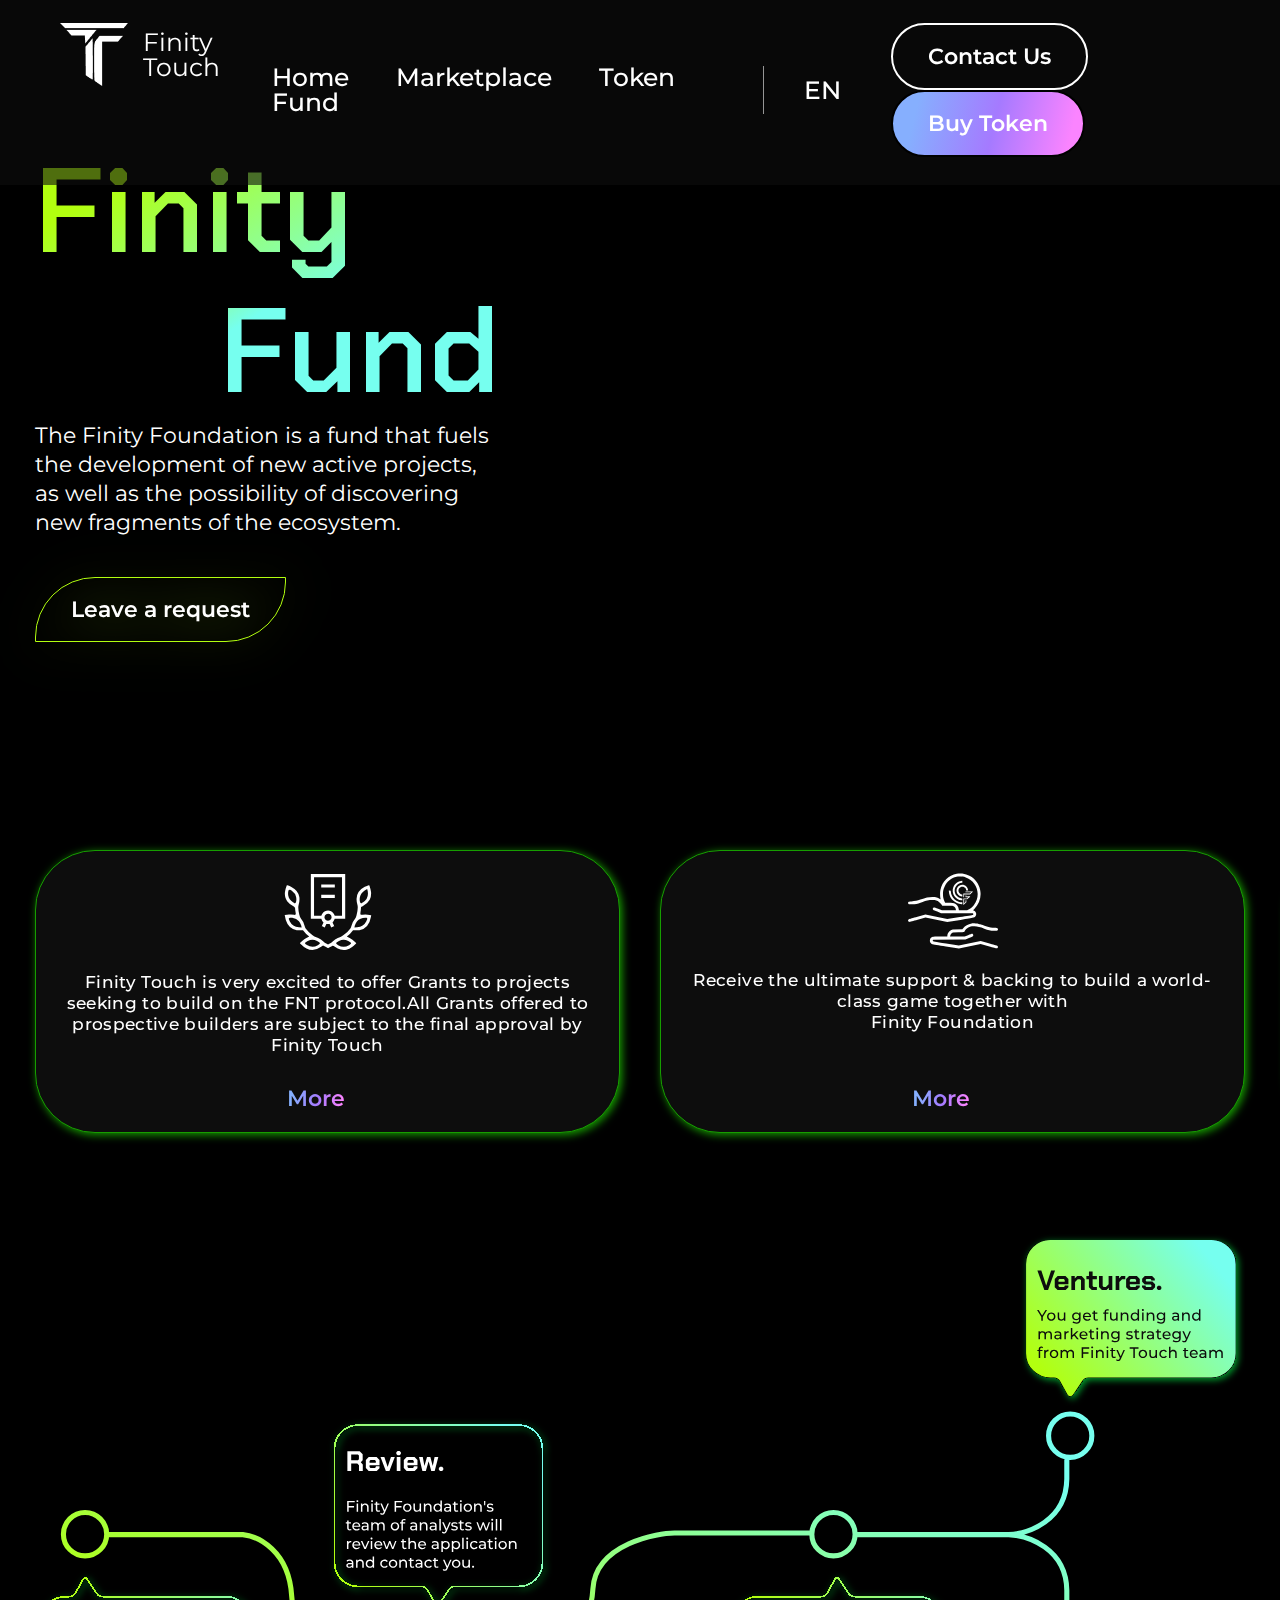
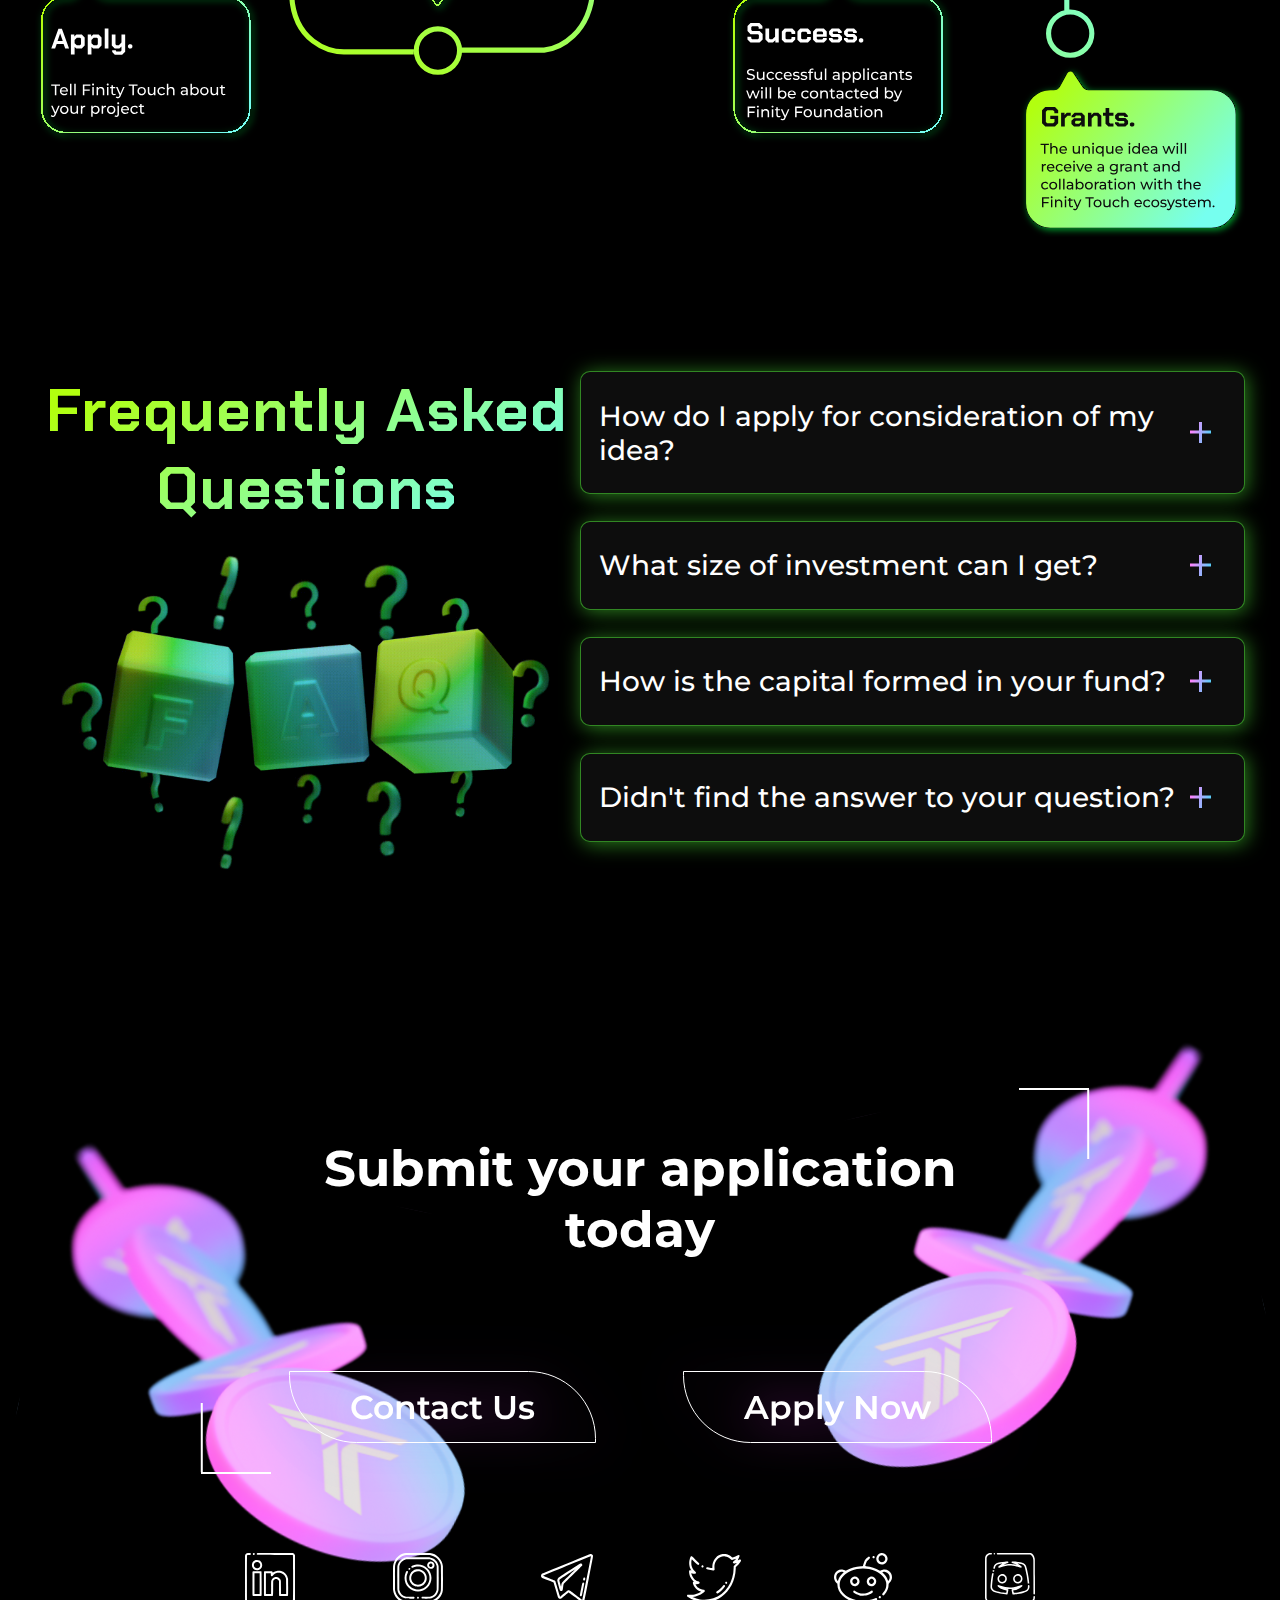
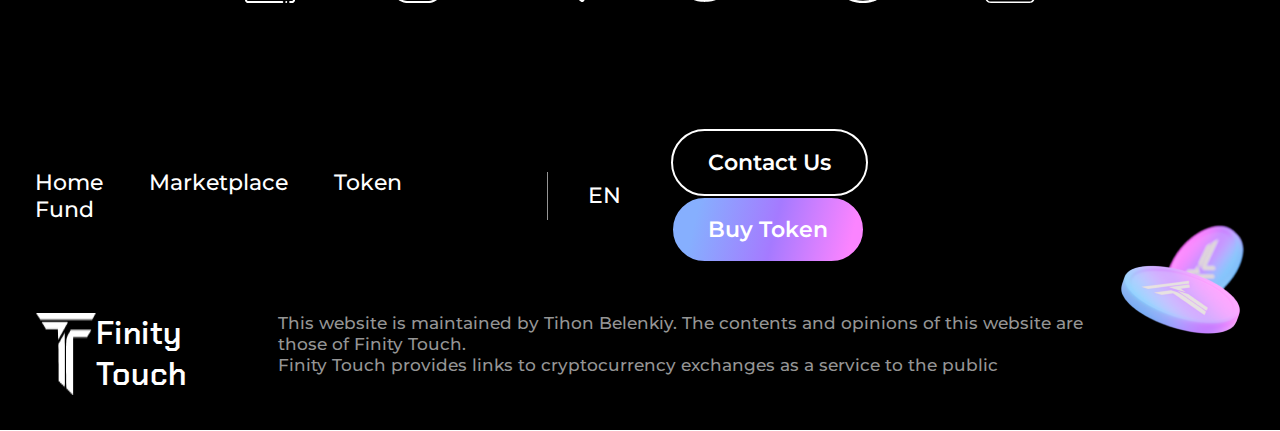
==== fund.html @ c7138911 "add adaptive" ====
<!DOCTYPE html>
<html lang="en">

<head>
    <title>Finiy Touch</title>

    <meta charset="UTF-8">
    <meta http-equiv="X-UA-Compatible" content="IE=edge">
    <meta name="viewport" content="width=device-width, initial-scale=1.0">

    <link rel="stylesheet" href="css/fund.css">
    <link rel="shortcut icon" href="" type="image/x-icon">

    <link
        rel="stylesheet"
        href="https://cdn.jsdelivr.net/npm/swiper@8/swiper-bundle.min.css"
    />
</head>

<body class="fund">

    <script>
        window.onload = function () {
          document.body.classList.add('loaded_hiding');
          window.setTimeout(function () {
            document.body.classList.add('loaded');
            document.body.classList.remove('loaded_hiding');
          }, 500);
        }
    </script>

    <div class="preloader">
        <svg class="preloader__image" role="img" xmlns="http://www.w3.org/2000/svg" viewBox="0 0 512 512">
            <path fill="currentColor"
            d="M304 48c0 26.51-21.49 48-48 48s-48-21.49-48-48 21.49-48 48-48 48 21.49 48 48zm-48 368c-26.51 0-48 21.49-48 48s21.49 48 48 48 48-21.49 48-48-21.49-48-48-48zm208-208c-26.51 0-48 21.49-48 48s21.49 48 48 48 48-21.49 48-48-21.49-48-48-48zM96 256c0-26.51-21.49-48-48-48S0 229.49 0 256s21.49 48 48 48 48-21.49 48-48zm12.922 99.078c-26.51 0-48 21.49-48 48s21.49 48 48 48 48-21.49 48-48c0-26.509-21.491-48-48-48zm294.156 0c-26.51 0-48 21.49-48 48s21.49 48 48 48 48-21.49 48-48c0-26.509-21.49-48-48-48zM108.922 60.922c-26.51 0-48 21.49-48 48s21.49 48 48 48 48-21.49 48-48-21.491-48-48-48z">
            </path>
        </svg>
    </div>

    <div class="wrapper">

        <header>
            <div class="header-flex">

                <a href="index.html">
                    <div class="logo-flex">
                        <img src="source/img/header-logo.png" alt="header-logo">

                        <h3>Finity Touch</h3>
                    </div>
                </a>

                <div class="header-right">
                    <menu>
                        <a href="index.html">Home</a>
                        <a href="marketplace.html">Marketplace</a>
                        <a href="token.html">Token</a>
                        <a href="fund.html">Fund</a>
                    </menu>

                    <div class="line"></div>

                    <div class="language">
                        EN
                    </div>

                    <div class="button-flex">
                        <a href="#"><button class="button button_type1">Contact Us</button></a>

                        <a href="marketplace.html"><button class="button button_type2">Buy Token</button></a>
                    </div>
                </div>

            </div>
        </header>

        <div class="main">
            <div class="content">

                <h1>Finity</h1>
                <h1 class="h1-bottom">Fund</h1>

                <p>
                    The Finity Foundation is a fund that fuels the development of new active projects, as well as the possibility of discovering new fragments of the ecosystem.
                </p>

                <a href="#"><button class="button">
                    Leave a request
                </button></a>

            </div>
        </div>

        <div class="section-1">
            <div class="content">
                
                <div class="swiper-container section-1_swiper-container">
                    <div class="swiper-wrapper">

                        <div class="swiper-slide">
                            <img src="source/img/fund_section-1_icon-1.svg" alt="fund_section-1_icon-1">

                            <p>
                                Finity Touch is very excited to offer Grants to projects seeking to build on the FNT protocol.All Grants offered to prospective builders are subject to the final approval by Finity Touch
                            </p>

                            <button class="button" href="#">More</button>
                        </div>

                        <div class="swiper-slide">
                            <img src="source/img/fund_section-1_icon-2.svg" alt="fund_section-1_icon-2">

                            <p>
                                Receive the ultimate support & backing to build a world-class game together with<br>
                                Finity Foundation
                            </p>

                            <button class="button" href="#">More</button>
                        </div>

                        <div class="swiper-slide">
                            <img src="source/img/fund_section-1_icon-3.svg" alt="fund_section-1_icon-3">

                            <p>
                                Successful Grant recipients will receive access to monetary support, milestone-based FNT rewards, and access to deep blockchain gaming support and expertise
                            </p>

                            <button class="button" href="#">More</button>
                        </div>

                    </div>
                </div>

            </div>
        </div>

        <div class="section-2">
            <div class="content">

                <div class="section-2_roadmap">
                    <img class="img" src="source/img/fund_section-2_roadmap.svg" alt="section-2_roadmap">
                    <img class="img-adapt" src="source/img/fund_section-2_roadmap-adapt.svg" alt="section-2_roadmap-adapt">
                </div>

            </div>
        </div>

        <div class="section-3">
            <div class="content">

                <div class="content-flex">

                    <div class="title">
                        <h1>Frequently Asked<br>Questions</h1>

                        <div class="title-img">
                            <img src="source/img/fund_section-3_faq-img.svg" alt="section-3_faq-img">
                        </div>
                    </div>

                    <div class="questions">
                        <div class="question-block hide">
                            <div class="title-flex">
                                <h3>How do I apply for consideration of my idea?</h3>

                                <img src="source/img/main_section-5_plus.png" alt="section-5_plus">
                            </div>

                            <p>15% of the issue of Finity tokens is used as a monetary fund for the implementation of your ideas.</p>
                        </div>

                        <div class="question-block hide">
                            <div class="title-flex">
                                <h3>What size of investment can I get?</h3>

                                <img src="source/img/main_section-5_plus.png" alt="section-5_plus">
                            </div>

                            <p>15% of the issue of Finity tokens is used as a monetary fund for the implementation of your ideas.</p>
                        </div>

                        <div class="question-block hide">
                            <div class="title-flex">
                                <h3>How is the capital formed in your fund?</h3>

                                <img src="source/img/main_section-5_plus.png" alt="section-5_plus">
                            </div>

                            <p>15% of the issue of Finity tokens is used as a monetary fund for the implementation of your ideas.</p>
                        </div>

                        <div class="question-block hide">
                            <div class="title-flex">
                                <h3>Didn't find the answer to your question?</h3>

                                <img src="source/img/main_section-5_plus.png" alt="section-5_plus">
                            </div>

                            <p>15% of the issue of Finity tokens is used as a monetary fund for the implementation of your ideas.</p>
                        </div>
                    </div>

                </div>

            </div>
        </div>

        <div class="section-4">

            <div class="coin-left">
                <img src="source/img/fund_section-4_coin-left.svg" alt="section-4_coin-left">
            </div>

            <div class="coin-right">
                <img src="source/img/fund_section-4_coin-right.svg" alt="section-4_coin-right">
            </div>

            <div class="section-4_content">

                <img class="scobka-top" src="source/img/fund_section-4_scobka-top.svg" alt="section-4_scobka-top">

                <h1>Submit your application today</h1>

                <div class="buttons-block">
                    <a href="#"><button class="button">Contact Us</button></a>
                    
                    <a href="#"><button class="button">Apply Now</button></a>
                </div>

                <img class="scobka-bottom" src="source/img/fund_section-4_scobka-bottom.svg" alt="section-4_scobka-bottom">

                <div class="icons-block">
                    <div class="icons-top icons-flex">
                        <a href="#"><img src="source/img/fund_section-4_icon-1.svg" alt="section-4_icon-1"></a>
                        <a href="#"><img src="source/img/fund_section-4_icon-2.svg" alt="section-4_icon-2"></a>
                        <a href="#"><img src="source/img/fund_section-4_icon-3.svg" alt="section-4_icon-3"></a>
                    </div>
                    
                    <div class="icons-bottom icons-flex">
                        <a href="#"><img src="source/img/fund_section-4_icon-4.svg" alt="section-4_icon-4"></a>
                        <a href="#"><img src="source/img/fund_section-4_icon-5.svg" alt="section-4_icon-5"></a>
                        <a href="#"><img src="source/img/fund_section-4_icon-6.svg" alt="section-4_icon-6"></a>
                    </div>
                </div>

            </div>
        </div>

        <footer>
            <div class="content">

                <div class="footer-content">

                    <div class="footer-top">
                        <div class="menu-flex">
                            <menu>
                                <a href="index.html">Home</a>
                                <a href="#">Marketplace</a>
                                <a href="#">Token</a>
                                <a href="#">Fund</a>
                            </menu>
        
                            <div class="line"></div>
        
                            <div class="language">
                                EN
                            </div>
                        </div>
    
                        <div class="button-flex">
                            <a href="#"><button class="button button_type1">Contact Us</button></a>
    
                            <a href="#"><button class="button button_type2">Buy Token</button></a>
                        </div>
                    </div>
    
                    <div class="footer-bottom">
                        <div class="footer-logo">
                            <img src="source/img/footer-logo.png" alt="footer-logo">
    
                            <h3>Finity Touch</h3>
                        </div>
    
                        <div class="footer-text">
                            This website is maintained by Tihon Belenkiy. The contents and opinions of this website are those of Finity Touch.<br>
                            Finity Touch provides links to cryptocurrency exchanges as a service to the public
                        </div>
                    </div>

                </div>

                <div class="footer-img">
                    <img src="source/img/footer_coin.png" alt="footer_coin">
                </div>

            </div>
        </footer>

    </div>

<script src="https://cdn.jsdelivr.net/npm/swiper@8/swiper-bundle.min.js"></script>
<script src="js/script.js"></script>

</body>
</html>
---- css/fund.css ----
@import url("null.css");
@import url("header.css");
@import url("footer.css");
@import url("preloader.css");
@import url("https://fonts.googleapis.com/css2?family=Chakra+Petch:wght@400;600;700&family=Montserrat:wght@400;500;600&display=swap");
html {
  scroll-behavior: smooth;
}

body {
  background-color: black;
  font-family: "Montserrat", sans-serif;
  font-size: 25px;
  font-weight: 500;
  color: #FFFFFF;
  overflow-x: hidden;
}

.content {
  max-width: 1450px;
  margin: 0 auto;
  padding: 0 35px;
  position: relative;
}

.button_type1, .button_type2 {
  padding: 18px 35px;
  border-radius: 50px;
  font-weight: 600;
  font-size: 22px;
  line-height: 27px;
  color: #FFFFFF;
}

.button_type1 {
  border: 2px solid #FFFFFF;
  background: rgba(255, 255, 255, 0);
}

.button_type2 {
  border: #000000 2px solid;
  background: linear-gradient(103.59deg, #86AFFE 13.23%, #A57AFF 53.2%, #FB84FF 91.95%);
}

.button_type2:hover {
  border: #FFFFFF 2px solid;
}

.button {
  transition: 0.3s;
}

.button:hover {
  transform: scale(1.05);
}

.button:active {
  transform: scale(0.98);
  transition: 0.1s;
}

.main {
  min-height: 900px;
  padding-top: 11%;
  background: url("../source/img/fund_main-img.svg") 50% 50%/cover no-repeat;
}
.main h1 {
  font-family: "Chakra Petch", sans-serif;
  font-weight: 600;
  font-size: 120px;
  line-height: 140px;
  background: linear-gradient(148.71deg, #B2FF0F 10.47%, #76FFEF 40%);
  -webkit-background-clip: text;
  -webkit-text-fill-color: transparent;
  background-clip: text;
  text-fill-color: transparent;
}
.main .h1-bottom {
  text-align: right;
  max-width: 465px;
}
.main p {
  font-weight: 400;
  font-size: 22px;
  line-height: 29px;
  max-width: 465px;
  margin-bottom: 3.3%;
}
.main button {
  font-weight: 600;
  font-size: 22px;
  line-height: 27px;
  color: #FFFFFF;
  background-color: rgba(0, 0, 0, 0);
  border: 1px solid rgb(178, 255, 15);
  border-radius: 60px 0px;
  filter: drop-shadow(2.36275px 2.36275px 23.6275px rgba(178, 255, 15, 0.5));
  padding: 18px 35px;
}
.main .button:hover {
  background-color: #7eab1c;
}

.section-1 {
  position: relative;
  top: -50px;
  margin-bottom: 4%;
}
.section-1 .swiper-container .swiper-wrapper .swiper-slide {
  position: relative;
  padding: 1.8% 1.8% 0 1.8%;
  margin: 0 auto;
  text-align: center;
  background: #0D0D0D;
  border: 1px solid #169D00;
  box-shadow: 2px 2px 9px #169D00;
  border-radius: 60px;
  height: 283px;
}
.section-1 .swiper-container .swiper-wrapper .swiper-slide img {
  margin-bottom: 4%;
}
.section-1 .swiper-container .swiper-wrapper .swiper-slide p {
  font-weight: 500;
  font-size: 17px;
  line-height: 21px;
  text-align: center;
  letter-spacing: 0.02em;
}
.section-1 .swiper-container .swiper-wrapper .swiper-slide button {
  font-weight: 600;
  font-size: 22px;
  line-height: 27px;
  background: linear-gradient(103.59deg, #86AFFE 13.23%, #A57AFF 53.2%, #FB84FF 91.95%);
  -webkit-background-clip: text;
  -webkit-text-fill-color: transparent;
  background-clip: text;
  text-fill-color: transparent;
  position: absolute;
  bottom: 7%;
  left: 43%;
}

.section-2 {
  margin-bottom: 10.5%;
}
.section-2 .section-2_roadmap img {
  width: 100%;
  text-align: center;
}
.section-2 .section-2_roadmap .img-adapt {
  display: none;
}

.section-3 {
  margin-bottom: 20%;
}
.section-3 .content-flex {
  display: flex;
}
.section-3 .content-flex .title {
  flex-basis: 45%;
}
.section-3 .content-flex .title h1 {
  font-family: "Chakra Petch", sans-serif;
  font-weight: 700;
  font-size: 60px;
  line-height: 78px;
  text-align: center;
  letter-spacing: 0.02em;
  background: linear-gradient(148.71deg, #B2FF0F 10.47%, #76FFEF 88.29%);
  -webkit-background-clip: text;
  -webkit-text-fill-color: transparent;
  background-clip: text;
  text-fill-color: transparent;
}
.section-3 .content-flex .title .title-img img {
  width: 100%;
}
.section-3 .content-flex .questions {
  flex-basis: 55%;
}
.section-3 .content-flex .questions .question-block {
  background: #0D0D0D;
  box-shadow: 2px 2px 20px rgba(85, 255, 57, 0.5);
  border-radius: 10px;
  border: rgba(85, 255, 57, 0.5) 1px solid;
  padding: 4% 5% 4% 2.8%;
  transition: 0.5s;
  cursor: pointer;
}
.section-3 .content-flex .questions .question-block .title-flex {
  display: flex;
  align-items: center;
  justify-content: space-between;
}
.section-3 .content-flex .questions .question-block .title-flex h3 {
  font-weight: 500;
  font-size: 28px;
  line-height: 34px;
}
.section-3 .content-flex .questions .question-block p {
  font-weight: 400;
  font-size: 19px;
  line-height: 180%;
  color: #959595;
  opacity: 1;
  transition: 0.3s;
  margin-top: 3%;
}
.section-3 .content-flex .questions .hide p {
  opacity: 0;
  font-size: 0;
  margin-top: 0;
}
.section-3 .content-flex .questions .question-block:not(:last-child) {
  margin-bottom: 4%;
}

.section-4 {
  margin-bottom: 7%;
  position: relative;
}
.section-4 .coin-left {
  position: absolute;
  left: 0;
  filter: drop-shadow(0px 4px 4px rgba(0, 0, 0, 0.25));
}
.section-4 .coin-right {
  position: absolute;
  right: 0;
  top: -100px;
  filter: drop-shadow(0px 4px 4px rgba(0, 0, 0, 0.25));
}
.section-4 .section-4_content {
  max-width: 820px;
  padding: 0 15px;
  margin: 0 auto;
  position: relative;
}
.section-4 .section-4_content h1 {
  font-weight: 700;
  font-size: 50px;
  line-height: 61px;
  margin-bottom: 14%;
  text-align: center;
}
.section-4 .section-4_content .buttons-block {
  display: flex;
  align-items: center;
  justify-content: space-around;
  margin-bottom: 14%;
}
.section-4 .section-4_content .buttons-block button {
  filter: drop-shadow(2.36275px 2.36275px 23.6275px rgba(239, 57, 255, 0.5));
  border-radius: 0px 67.6047px;
  font-weight: 600;
  font-size: 33.0512px;
  line-height: 40px;
  color: #FFFFFF;
  padding: 15px 60px;
  background-color: rgba(0, 0, 0, 0);
  border: solid 1px #FFFFFF;
}
.section-4 .section-4_content .buttons-block button:hover {
  background-color: #A57AFF;
}
.section-4 .section-4_content .icons-block {
  display: flex;
  align-items: center;
  justify-content: space-between;
}
.section-4 .section-4_content .icons-block .icons-flex {
  display: flex;
  align-items: center;
  justify-content: space-between;
  flex-basis: 44%;
}
.section-4 .section-4_content .icons-block .icons-flex a {
  transition: 0.3s;
}
.section-4 .section-4_content .icons-block .icons-flex a:hover {
  transform: scale(1.1);
}
.section-4 .section-4_content .icons-block .icons-flex a:active {
  transform: scale(0.9);
}
.section-4 .section-4_content .scobka-top {
  position: absolute;
  top: -50px;
  right: -40px;
}
.section-4 .section-4_content .scobka-bottom {
  position: absolute;
  left: -30px;
  top: 57%;
}

@media (max-width: 1150px) {
  .main {
    min-height: 900px;
    margin: 0 auto;
    text-align: center;
    padding-top: 700px;
  }
  .main h1 {
    font-family: "Chakra Petch", sans-serif;
    font-weight: 600;
    font-size: 120px;
    line-height: 140px;
    background: linear-gradient(148.71deg, #B2FF0F 10.47%, #76FFEF 40%);
    -webkit-background-clip: text;
    -webkit-text-fill-color: transparent;
    background-clip: text;
    text-fill-color: transparent;
  }
  .main .h1-bottom {
    text-align: right;
    max-width: 465px;
  }
  .main p {
    font-size: 18px;
    line-height: 23px;
    text-align: center;
    margin: 0 auto 3.3%;
  }
  .main button {
    font-size: 22px;
    line-height: 27px;
    color: #FFFFFF;
    padding: 18px 35px;
  }
  .section-1 .swiper-container .swiper-wrapper .swiper-slide p {
    font-size: 16px;
    line-height: 19px;
  }
  .section-3 .content-flex {
    flex-direction: column;
  }
  .section-3 .content-flex .title h1 {
    font-size: 50px;
    line-height: 65px;
  }
  .section-3 .content-flex .title .title-img {
    text-align: center;
  }
  .section-3 .content-flex .title .title-img img {
    width: 90%;
  }
  .section-3 .content-flex .questions .question-block .title-flex h3 {
    font-size: 21px;
    line-height: 21px;
  }
  .section-3 .content-flex .questions .question-block p {
    font-size: 16px;
  }
  .section-3 .content-flex .questions .hide p {
    opacity: 0;
    font-size: 0;
    margin-top: 0;
  }
  .section-4 .coin-left {
    display: none;
  }
  .section-4 .coin-right {
    display: none;
  }
  .section-4 .section-4_content h1 {
    font-size: 40px;
    line-height: 50px;
  }
  .section-4 .section-4_content .buttons-block button {
    font-size: 26px;
    line-height: 30px;
    padding: 15px 60px;
  }
  .section-4 .section-4_content .scobka-top {
    position: absolute;
    top: -35px;
    right: 10px;
  }
  .section-4 .section-4_content .scobka-bottom {
    position: absolute;
    left: 10px;
    top: 50%;
  }
}
@media (max-width: 600px) {
  .section-2 .section-2_roadmap img {
    width: 100%;
  }
  .section-2 .section-2_roadmap .img {
    display: none;
  }
  .section-2 .section-2_roadmap .img-adapt {
    display: block;
    width: 70%;
    margin: 0 auto;
  }
  .section-3 .content-flex {
    flex-direction: column;
  }
  .section-3 .content-flex .title h1 {
    font-size: 40px;
    line-height: 39px;
    letter-spacing: 0.02em;
  }
  .section-3 .content-flex .questions .question-block .title-flex h3 {
    font-size: 18px;
    line-height: 21px;
  }
  .section-3 .content-flex .questions .question-block p {
    font-size: 14px;
  }
  .section-3 .content-flex .questions .hide p {
    opacity: 0;
    font-size: 0;
    margin-top: 0;
  }
  .section-4 .coin-left {
    display: none;
  }
  .section-4 .coin-right {
    display: none;
  }
  .section-4 .section-4_content h1 {
    display: none;
  }
  .section-4 .section-4_content .buttons-block button {
    padding: 15px 30px;
  }
  .section-4 .section-4_content .icons-block {
    flex-direction: column;
    width: 100%;
  }
  .section-4 .section-4_content .icons-block .icons-flex {
    width: 100%;
    justify-content: space-around;
  }
  .section-4 .section-4_content .icons-block .icons-flex:not(:last-child) {
    margin-bottom: 8%;
  }
  .section-4 .section-4_content .scobka-top {
    position: absolute;
    top: -50px;
    right: 15px;
  }
  .section-4 .section-4_content .scobka-bottom {
    position: absolute;
    left: 15px;
    top: 30px;
  }
}/*# sourceMappingURL=fund.css.map */
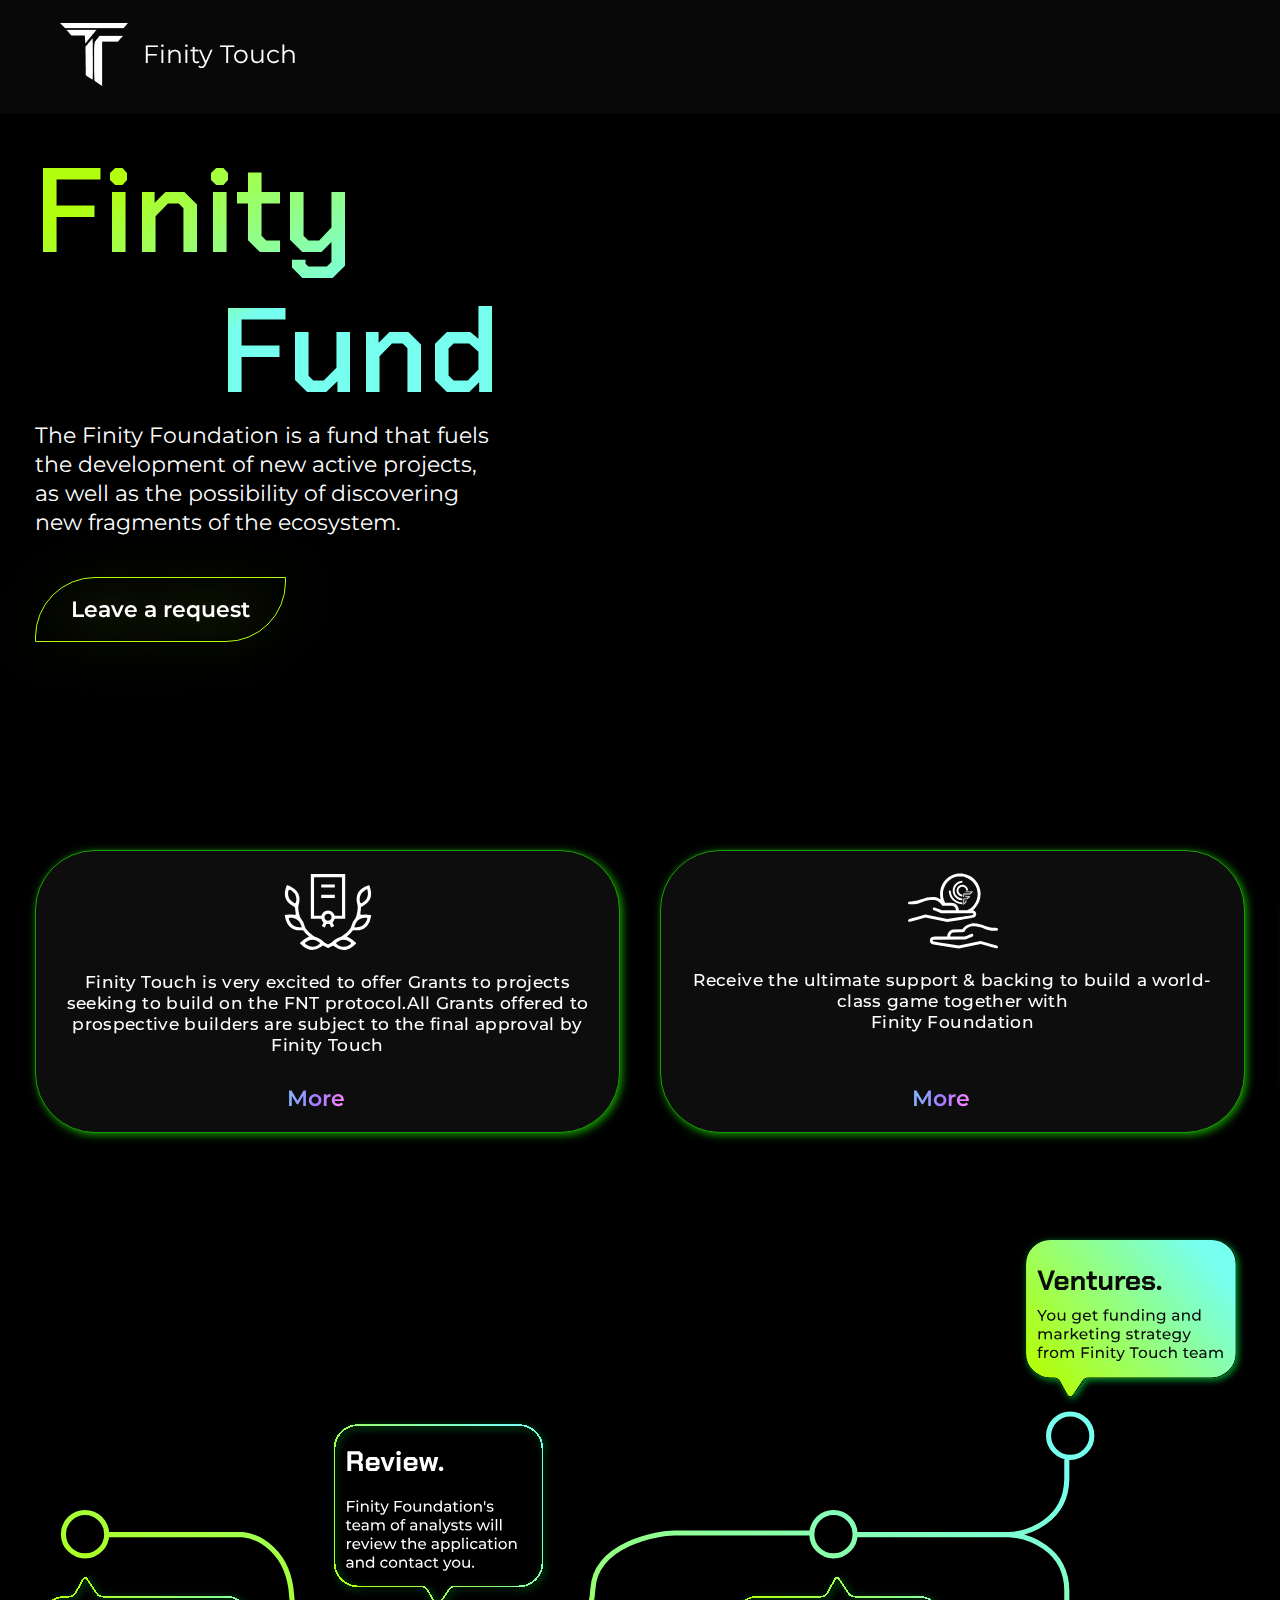
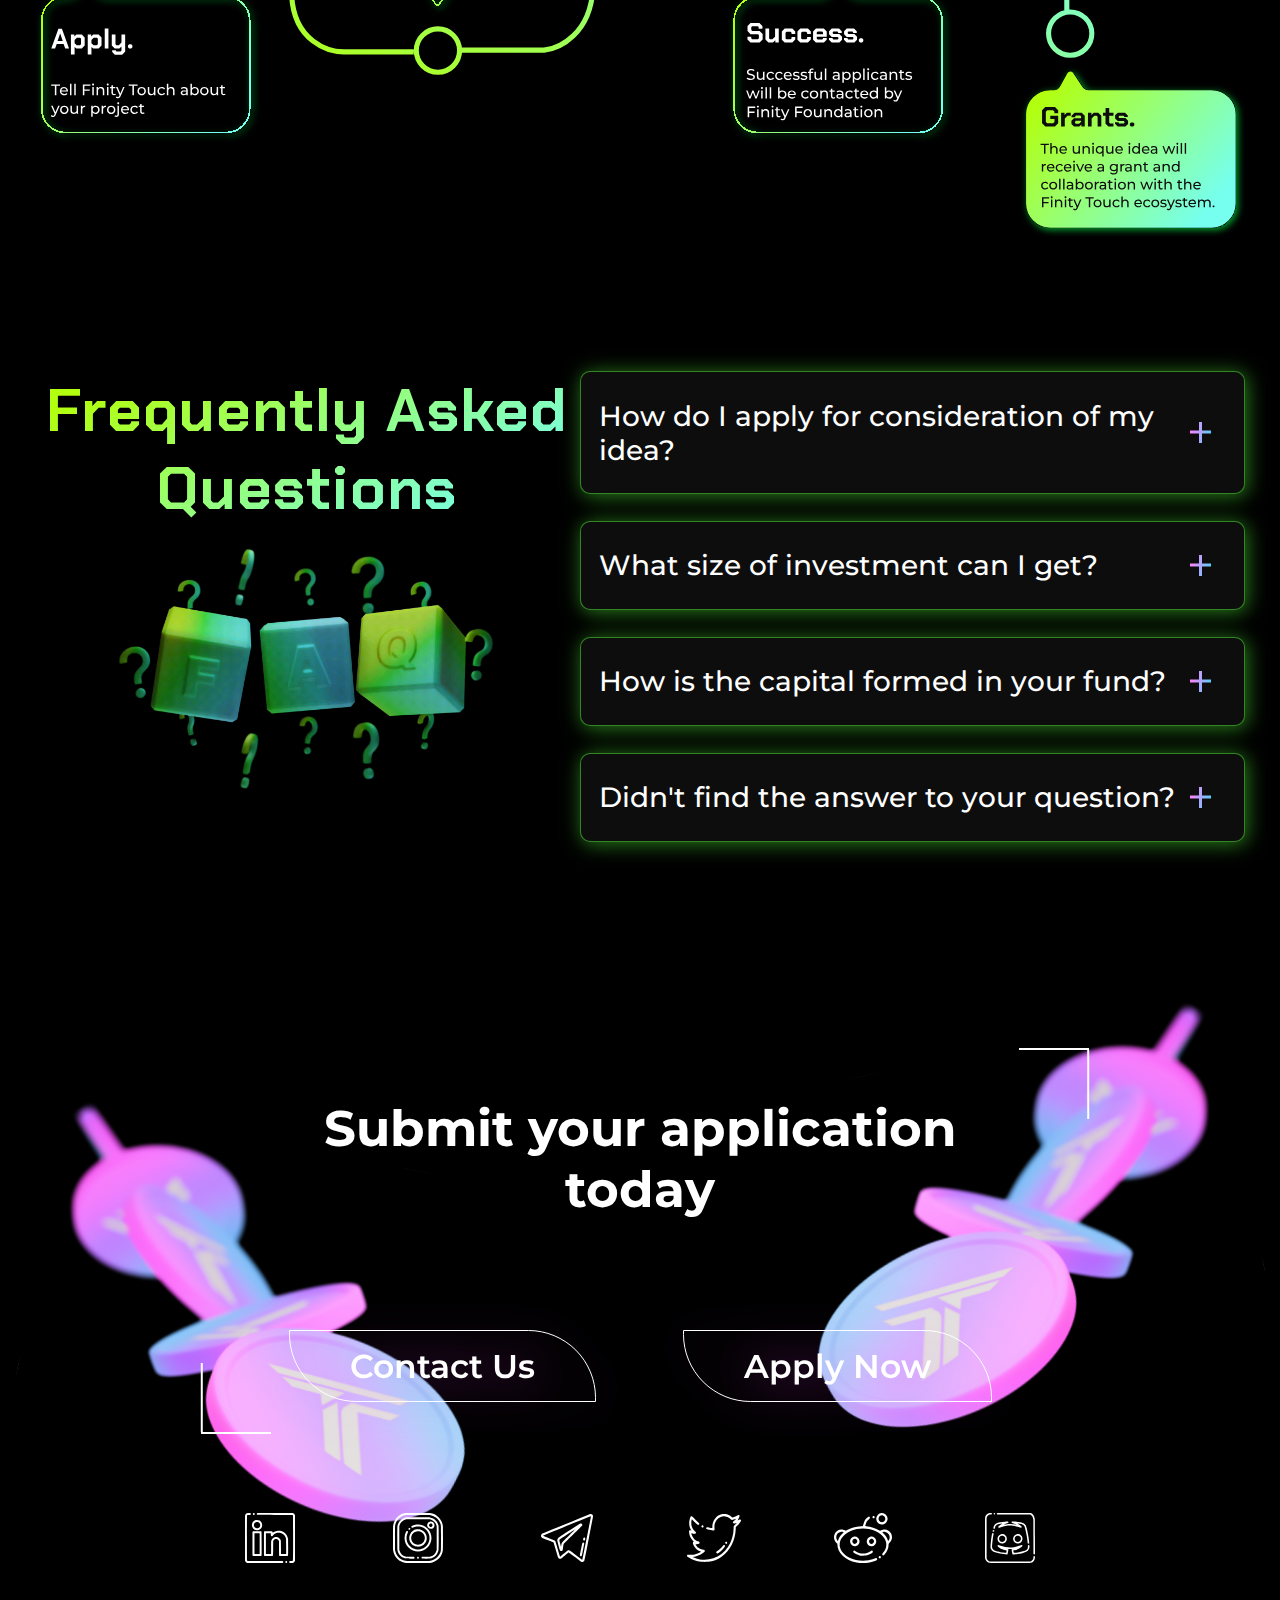
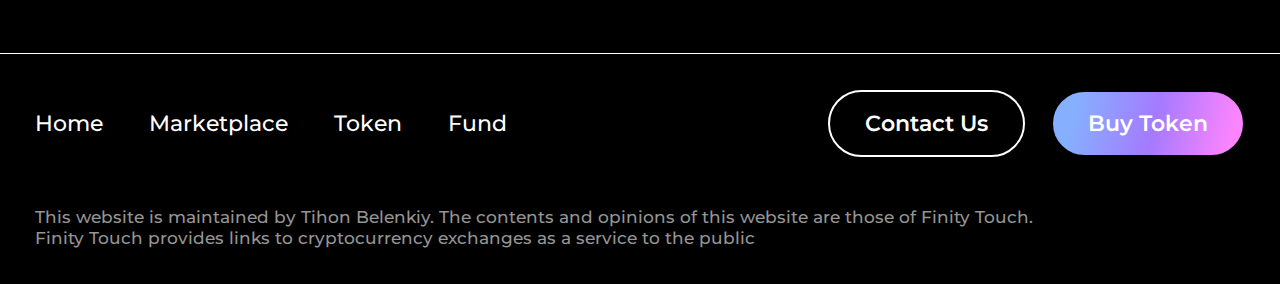
==== commit 6ef849f5: "add header back blur" ====
--- a/fund.html
+++ b/fund.html
@@ -154,7 +154,7 @@
                         <h1>Frequently Asked<br>Questions</h1>
 
                         <div class="title-img">
-                            <img src="source/img/fund_section-3_faq-img.svg" alt="section-3_faq-img">
+                            <img src="source/img/fund_section-3_FAQ.gif" alt="section-3_faq-img">
                         </div>
                     </div>
 
--- a/css/fund.css
+++ b/css/fund.css
@@ -62,7 +62,7 @@
 .main {
   min-height: 900px;
   padding-top: 11%;
-  background: url("../source/img/fund_main-img.svg") 50% 50%/cover no-repeat;
+  background: url("../source/img/fund_main_back.gif") 50% 50%/cover no-repeat;
 }
 .main h1 {
   font-family: "Chakra Petch", sans-serif;
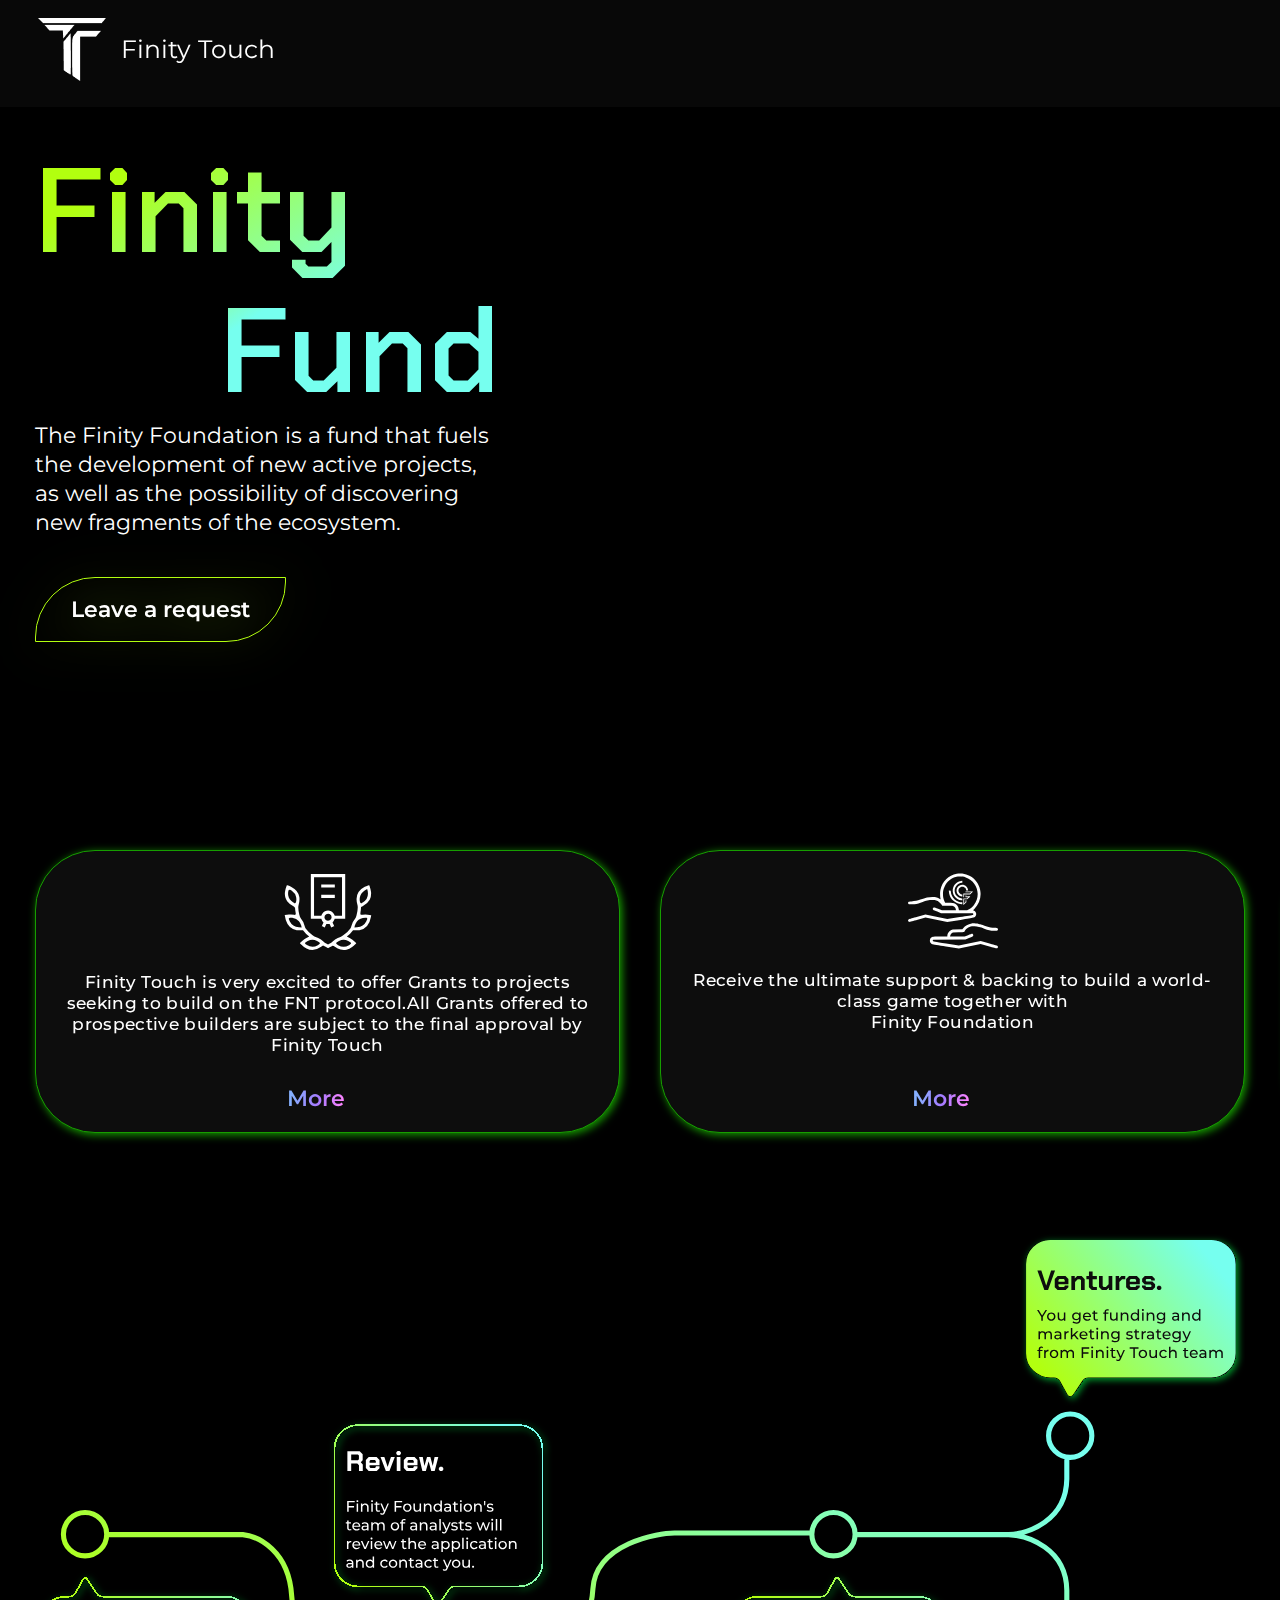
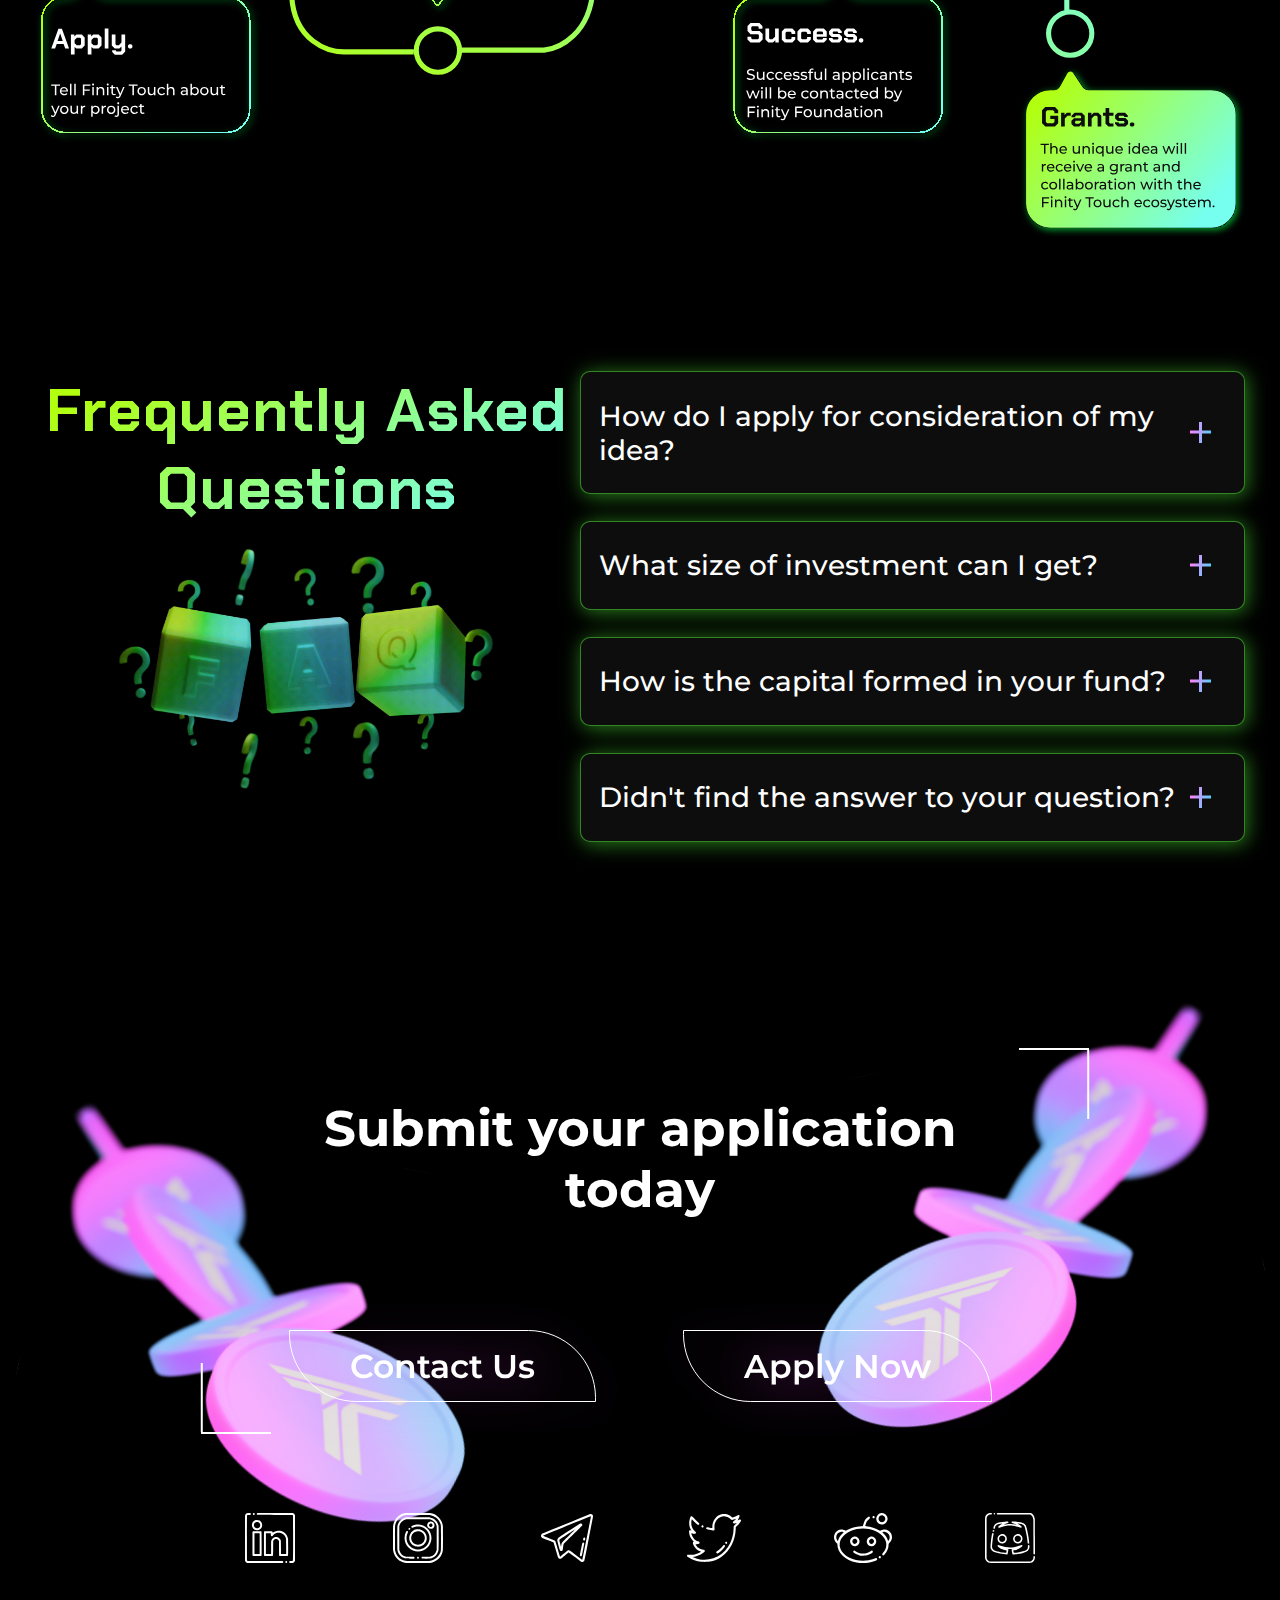
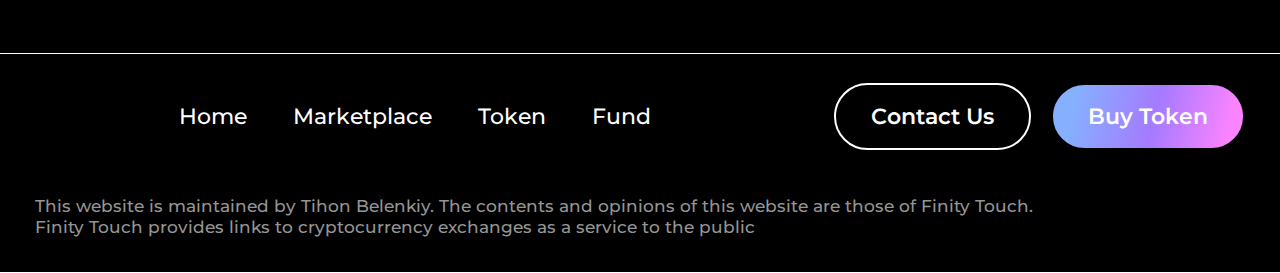
==== commit f48371cd: "add fix footers" ====
--- a/fund.html
+++ b/fund.html
@@ -252,12 +252,22 @@
                 <div class="footer-content">
 
                     <div class="footer-top">
+                        <a href="index.html">
+                            <div class="footer-logo-adapt">
+                                <div class="logo-adapt_img">
+                                    <img src="source/img/footer-logo.png" alt="footer-logo">
+                                </div>
+
+                                <h3">Finity Touch</h3>
+                            </div>
+                        </a>
+
                         <div class="menu-flex">
                             <menu>
                                 <a href="index.html">Home</a>
-                                <a href="#">Marketplace</a>
-                                <a href="#">Token</a>
-                                <a href="#">Fund</a>
+                                <a href="marketplace.html">Marketplace</a>
+                                <a href="token.html">Token</a>
+                                <a href="fund.html">Fund</a>
                             </menu>
         
                             <div class="line"></div>
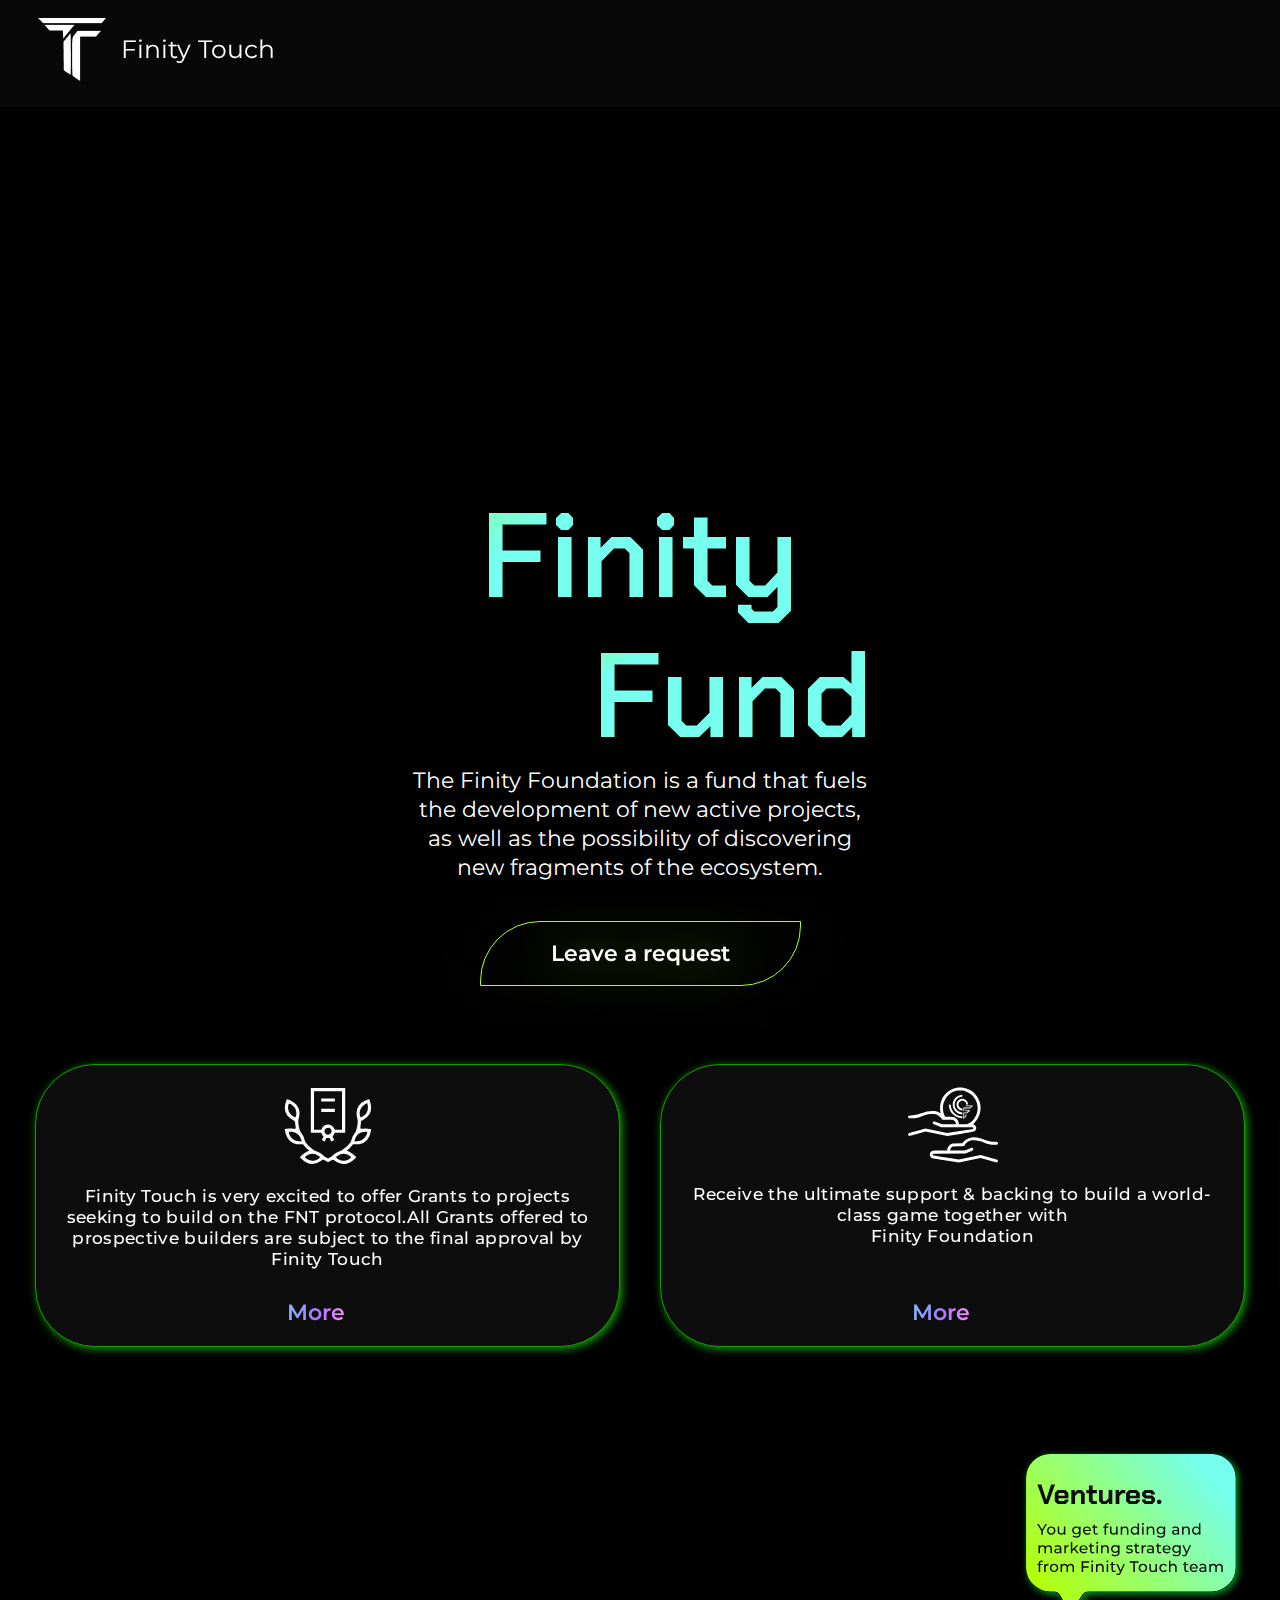
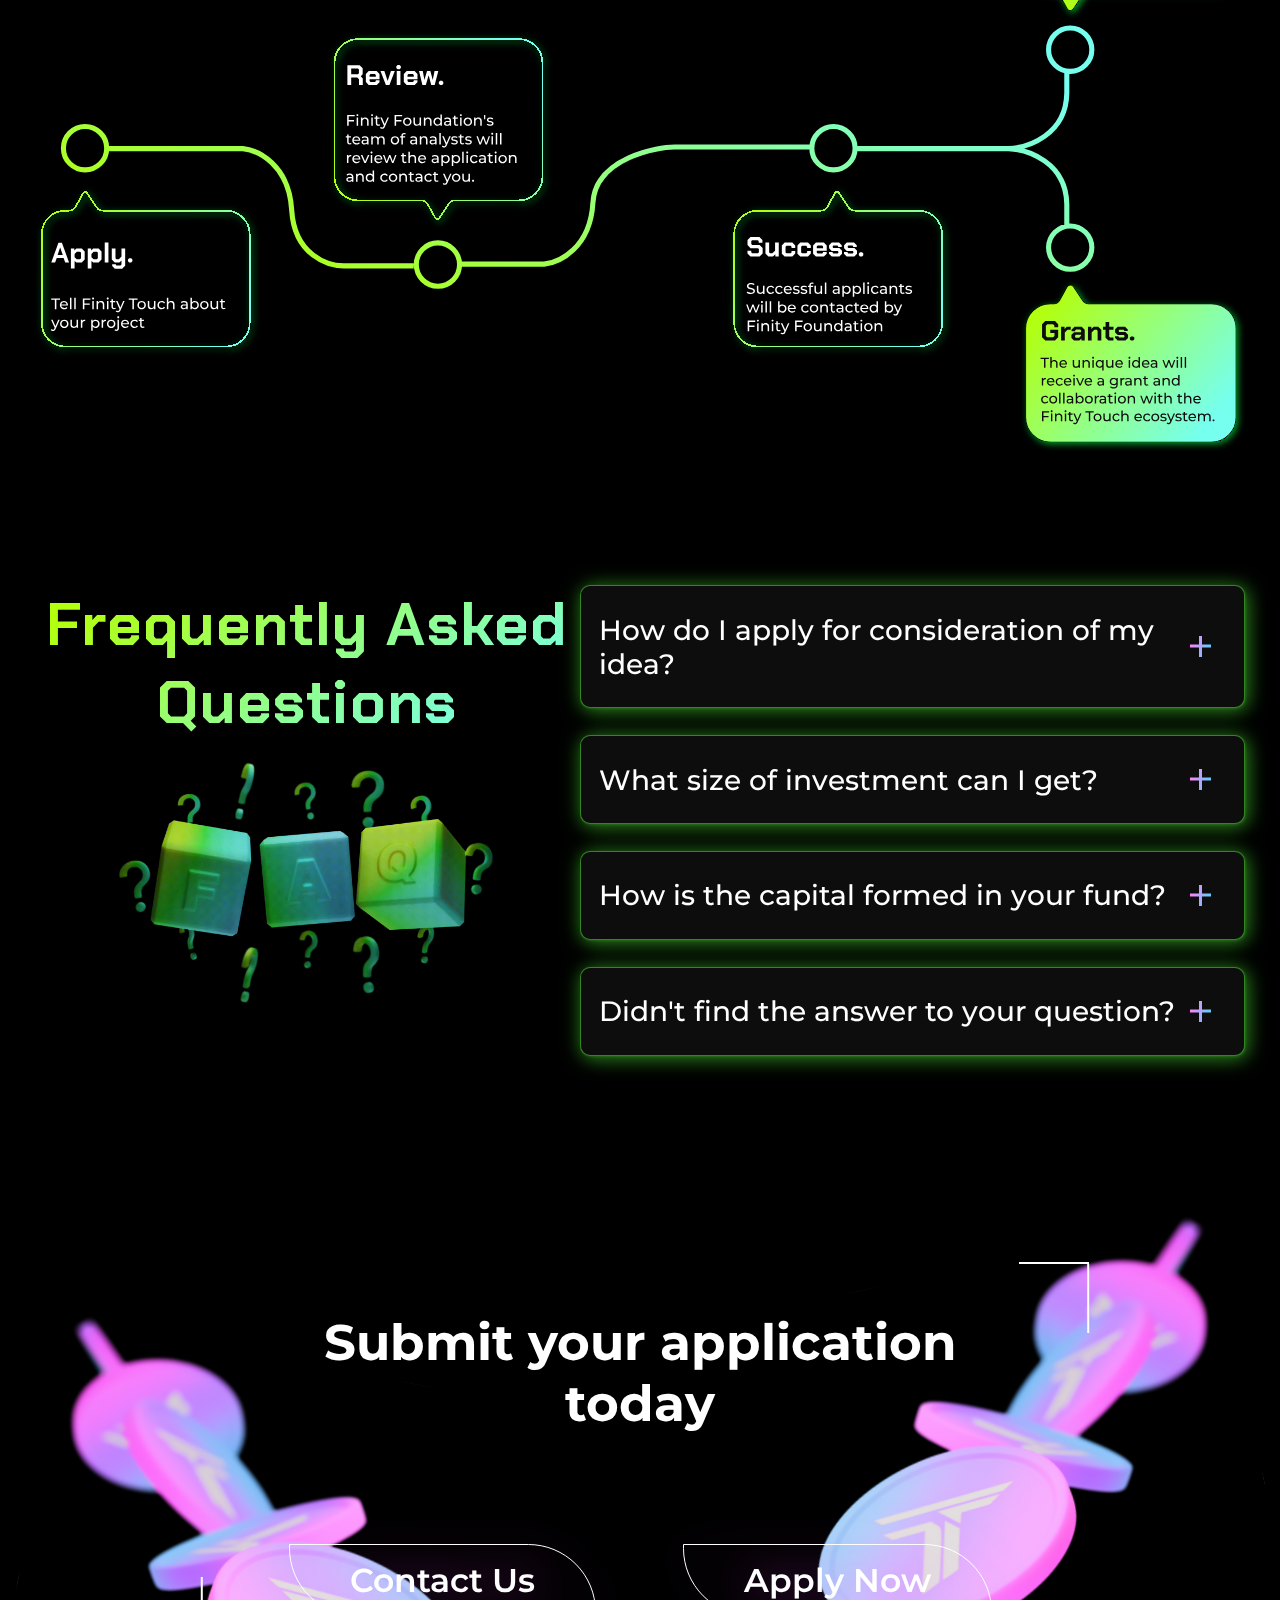
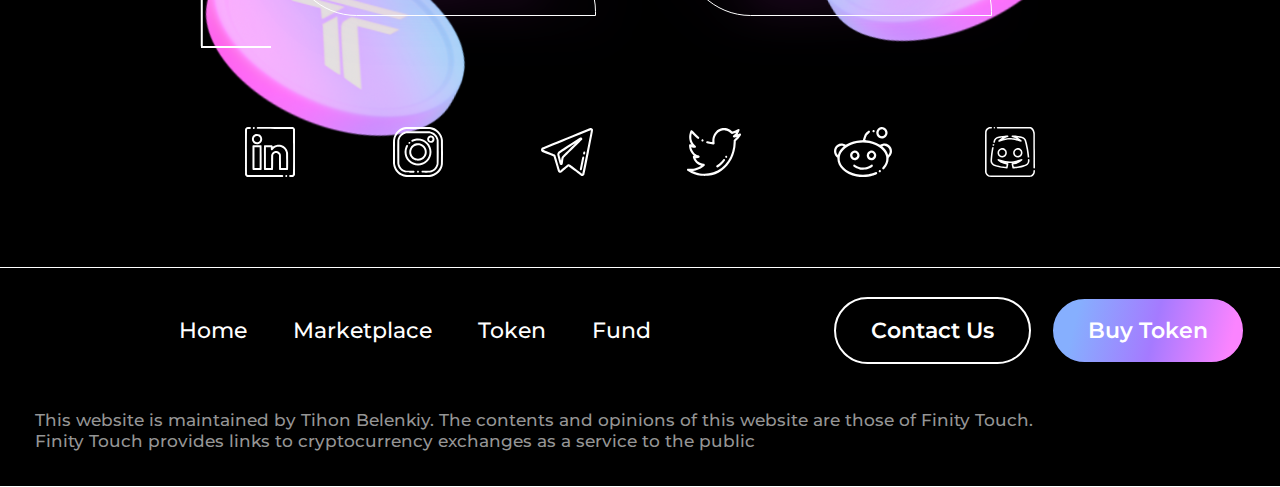
==== commit 01ee4a94: "add adapt mains" ====
--- a/fund.html
+++ b/fund.html
@@ -75,6 +75,10 @@
         </header>
 
         <div class="main">
+            <div class="main-gif">
+                <img src="source/img/fund_main_back.gif" alt="main_back">
+            </div>
+
             <div class="content">
 
                 <h1>Finity</h1>
--- a/css/fund.css
+++ b/css/fund.css
@@ -60,9 +60,16 @@
 }
 
 .main {
-  min-height: 900px;
   padding-top: 11%;
-  background: url("../source/img/fund_main_back.gif") 50% 50%/cover no-repeat;
+  margin-bottom: 12%;
+}
+.main .main-gif {
+  position: absolute;
+  left: 0;
+  top: 0;
+}
+.main .main-gif img {
+  width: 100%;
 }
 .main h1 {
   font-family: "Chakra Petch", sans-serif;
@@ -185,6 +192,7 @@
   box-shadow: 2px 2px 20px rgba(85, 255, 57, 0.5);
   border-radius: 10px;
   border: rgba(85, 255, 57, 0.5) 1px solid;
+  filter: drop-shadow(1px 1px 1px rgba(85, 255, 57, 0.2));
   padding: 4% 5% 4% 2.8%;
   transition: 0.5s;
   cursor: pointer;
@@ -296,39 +304,67 @@
   top: 57%;
 }
 
-@media (max-width: 1150px) {
+@media (max-width: 1450px) {
   .main {
-    min-height: 900px;
-    margin: 0 auto;
+    padding-top: 38%;
+    margin-bottom: 10%;
     text-align: center;
-    padding-top: 700px;
+  }
+  .main .main-gif {
+    left: 0;
+    top: -3%;
+  }
+  .main .main-gif img {
+    min-height: 342px;
   }
   .main h1 {
-    font-family: "Chakra Petch", sans-serif;
-    font-weight: 600;
     font-size: 120px;
     line-height: 140px;
-    background: linear-gradient(148.71deg, #B2FF0F 10.47%, #76FFEF 40%);
-    -webkit-background-clip: text;
-    -webkit-text-fill-color: transparent;
-    background-clip: text;
-    text-fill-color: transparent;
+    margin: 0 auto;
   }
   .main .h1-bottom {
     text-align: right;
     max-width: 465px;
   }
   .main p {
-    font-size: 18px;
-    line-height: 23px;
-    text-align: center;
-    margin: 0 auto 3.3%;
+    font-size: 22px;
+    line-height: 29px;
+    margin: 0 auto 3.2%;
   }
   .main button {
     font-size: 22px;
     line-height: 27px;
-    color: #FFFFFF;
-    padding: 18px 35px;
+    padding: 18px 70px;
+  }
+}
+@media (max-width: 1150px) {
+  .main {
+    padding-top: 38%;
+    text-align: center;
+  }
+  .main .main-gif {
+    left: 0;
+    top: -3%;
+  }
+  .main h1 {
+    font-size: 90px;
+    line-height: 100px;
+  }
+  .main .h1-top {
+    position: relative;
+    left: -10%;
+  }
+  .main .h1-bottom {
+    text-align: center;
+  }
+  .main p {
+    font-size: 22px;
+    line-height: 29px;
+  }
+  .main button {
+    font-size: 22px;
+    line-height: 27px;
+    padding: 18px 70px;
   }
   .section-1 .swiper-container .swiper-wrapper .swiper-slide p {
     font-size: 16px;
@@ -386,6 +422,27 @@
   }
 }
 @media (max-width: 600px) {
+  .main {
+    padding-top: 230px;
+    margin-bottom: 22%;
+  }
+  .main .main-gif {
+    left: 0;
+    top: -3%;
+  }
+  .main h1 {
+    font-size: 50px;
+    line-height: 60px;
+  }
+  .main p {
+    font-size: 16px;
+    line-height: 18px;
+  }
+  .main button {
+    font-size: 18px;
+    line-height: 21px;
+    padding: 10px 15px;
+  }
   .section-2 .section-2_roadmap img {
     width: 100%;
   }
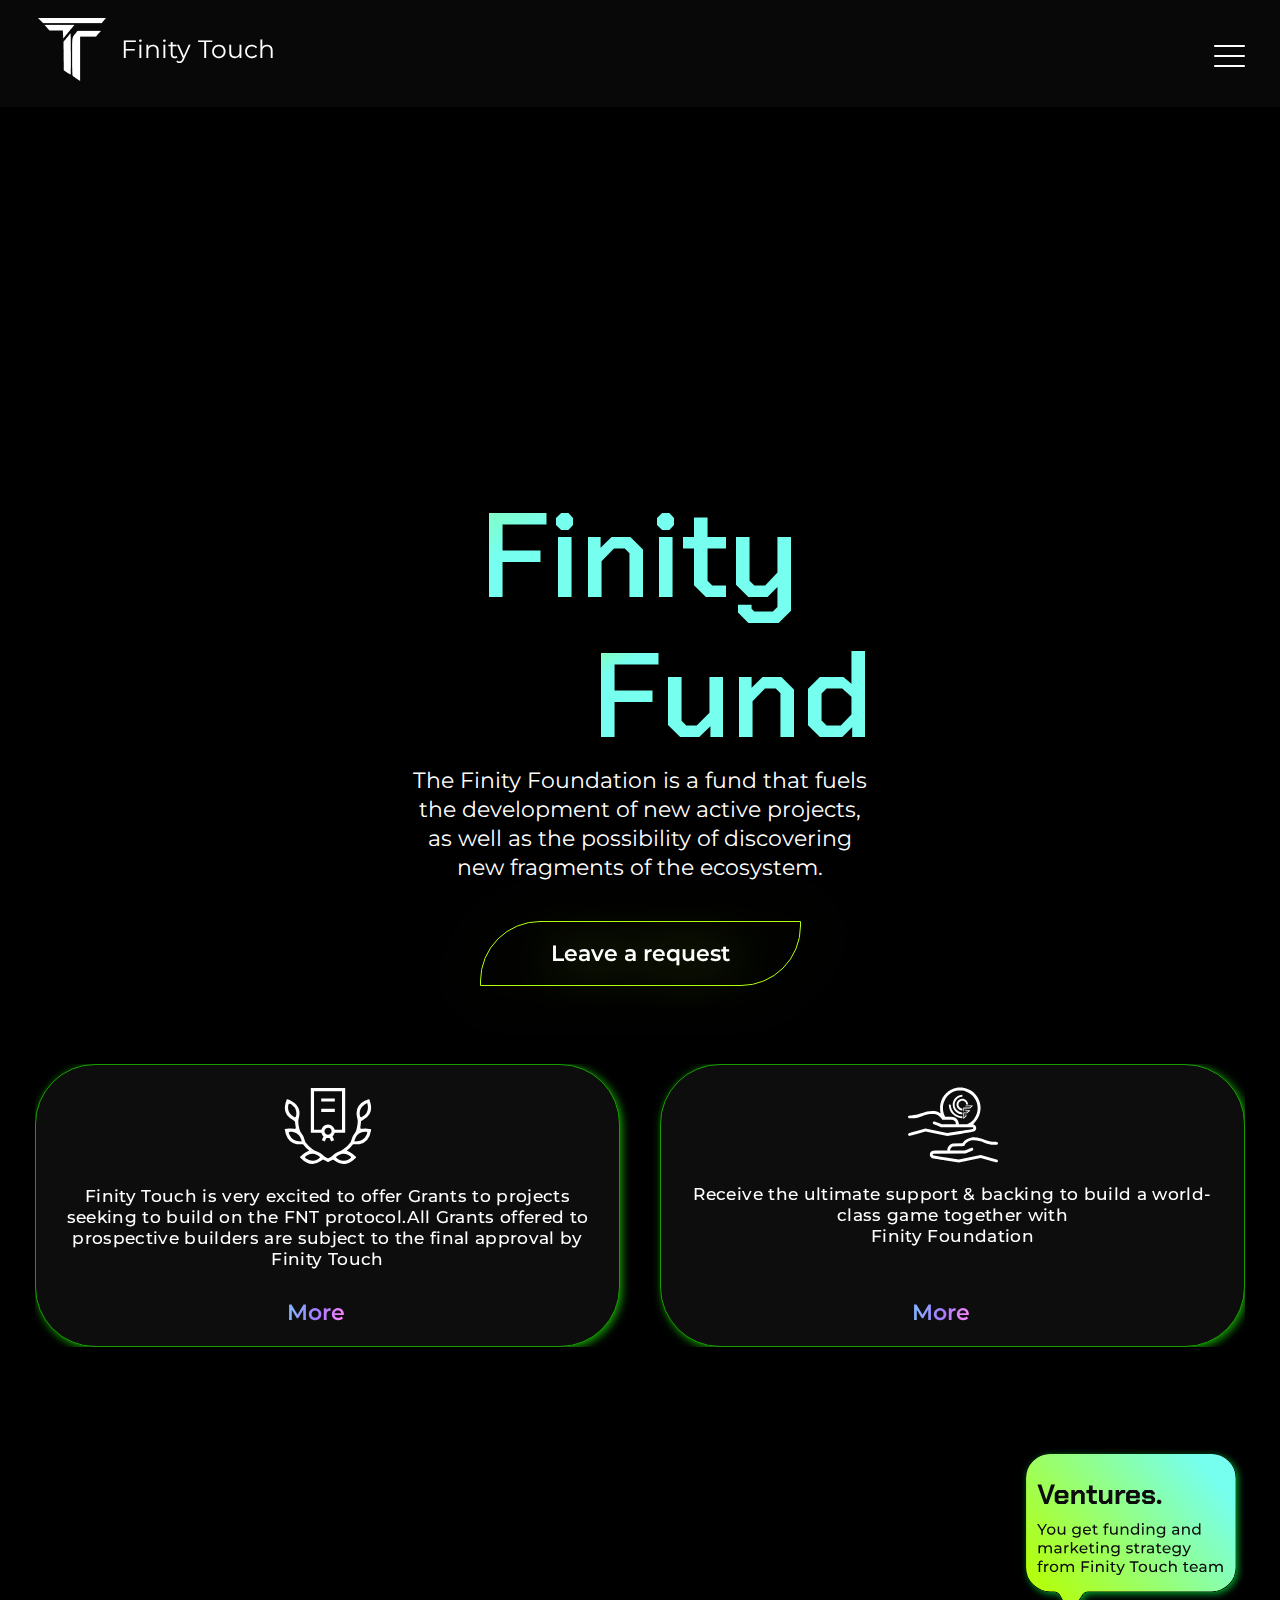
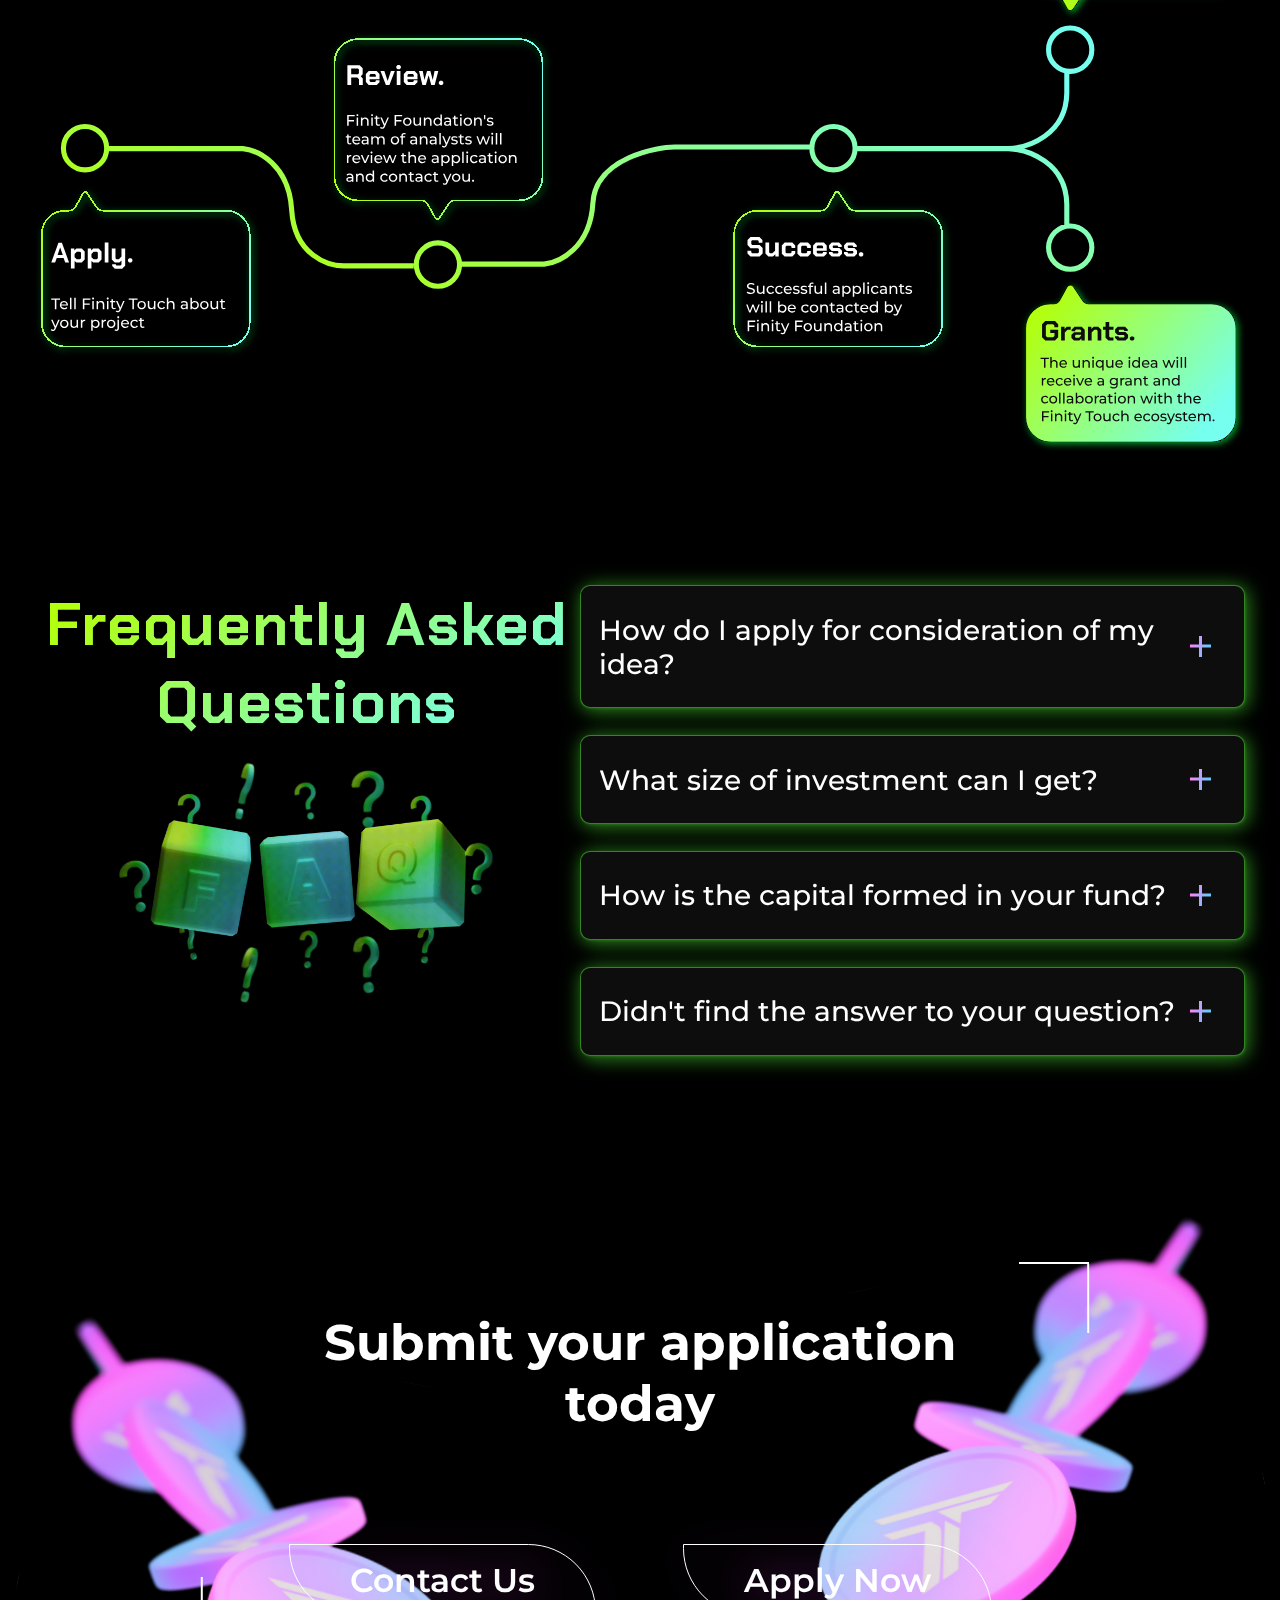
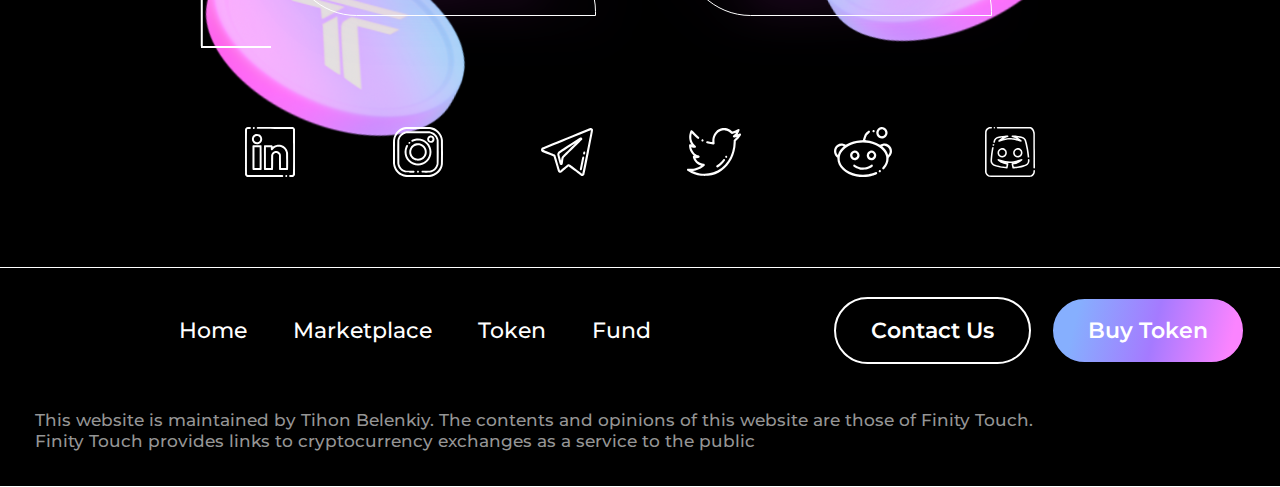
==== commit 13a2e455: "add burger" ====
--- a/fund.html
+++ b/fund.html
@@ -69,6 +69,20 @@
 
                         <a href="marketplace.html"><button class="button button_type2">Buy Token</button></a>
                     </div>
+                </div>
+
+                <div class="burger-menu">
+                    <input id="menu-toggle" type="checkbox">
+                    <label class="menu-btn" for="menu-toggle">
+                      <span></span>
+                    </label>
+                 
+                    <ul class="menubox">
+                            <li><a class="menu-item" href="index.html">Home</a></li>
+                            <li><a class="menu-item" href="marketplace.html">Marketplace</a></li>
+                            <li><a class="menu-item" href="token.html">Token</a></li>
+                            <li><a class="menu-item" href="fund.html">Fund</a></li>
+                    </ul>
                 </div>
 
             </div>
--- a/css/fund.css
+++ b/css/fund.css
@@ -112,6 +112,9 @@
   position: relative;
   top: -50px;
   margin-bottom: 4%;
+}
+.section-1 .swiper-container {
+  overflow: hidden;
 }
 .section-1 .swiper-container .swiper-wrapper .swiper-slide {
   position: relative;
@@ -484,7 +487,9 @@
     display: none;
   }
   .section-4 .section-4_content .buttons-block button {
-    padding: 15px 30px;
+    font-size: 21px;
+    line-height: 25px;
+    padding: 10px 20px;
   }
   .section-4 .section-4_content .icons-block {
     flex-direction: column;
@@ -499,12 +504,12 @@
   }
   .section-4 .section-4_content .scobka-top {
     position: absolute;
-    top: -50px;
-    right: 15px;
+    top: -30px;
+    right: 5px;
   }
   .section-4 .section-4_content .scobka-bottom {
     position: absolute;
-    left: 15px;
-    top: 30px;
+    left: 5px;
+    top: 10px;
   }
 }/*# sourceMappingURL=fund.css.map */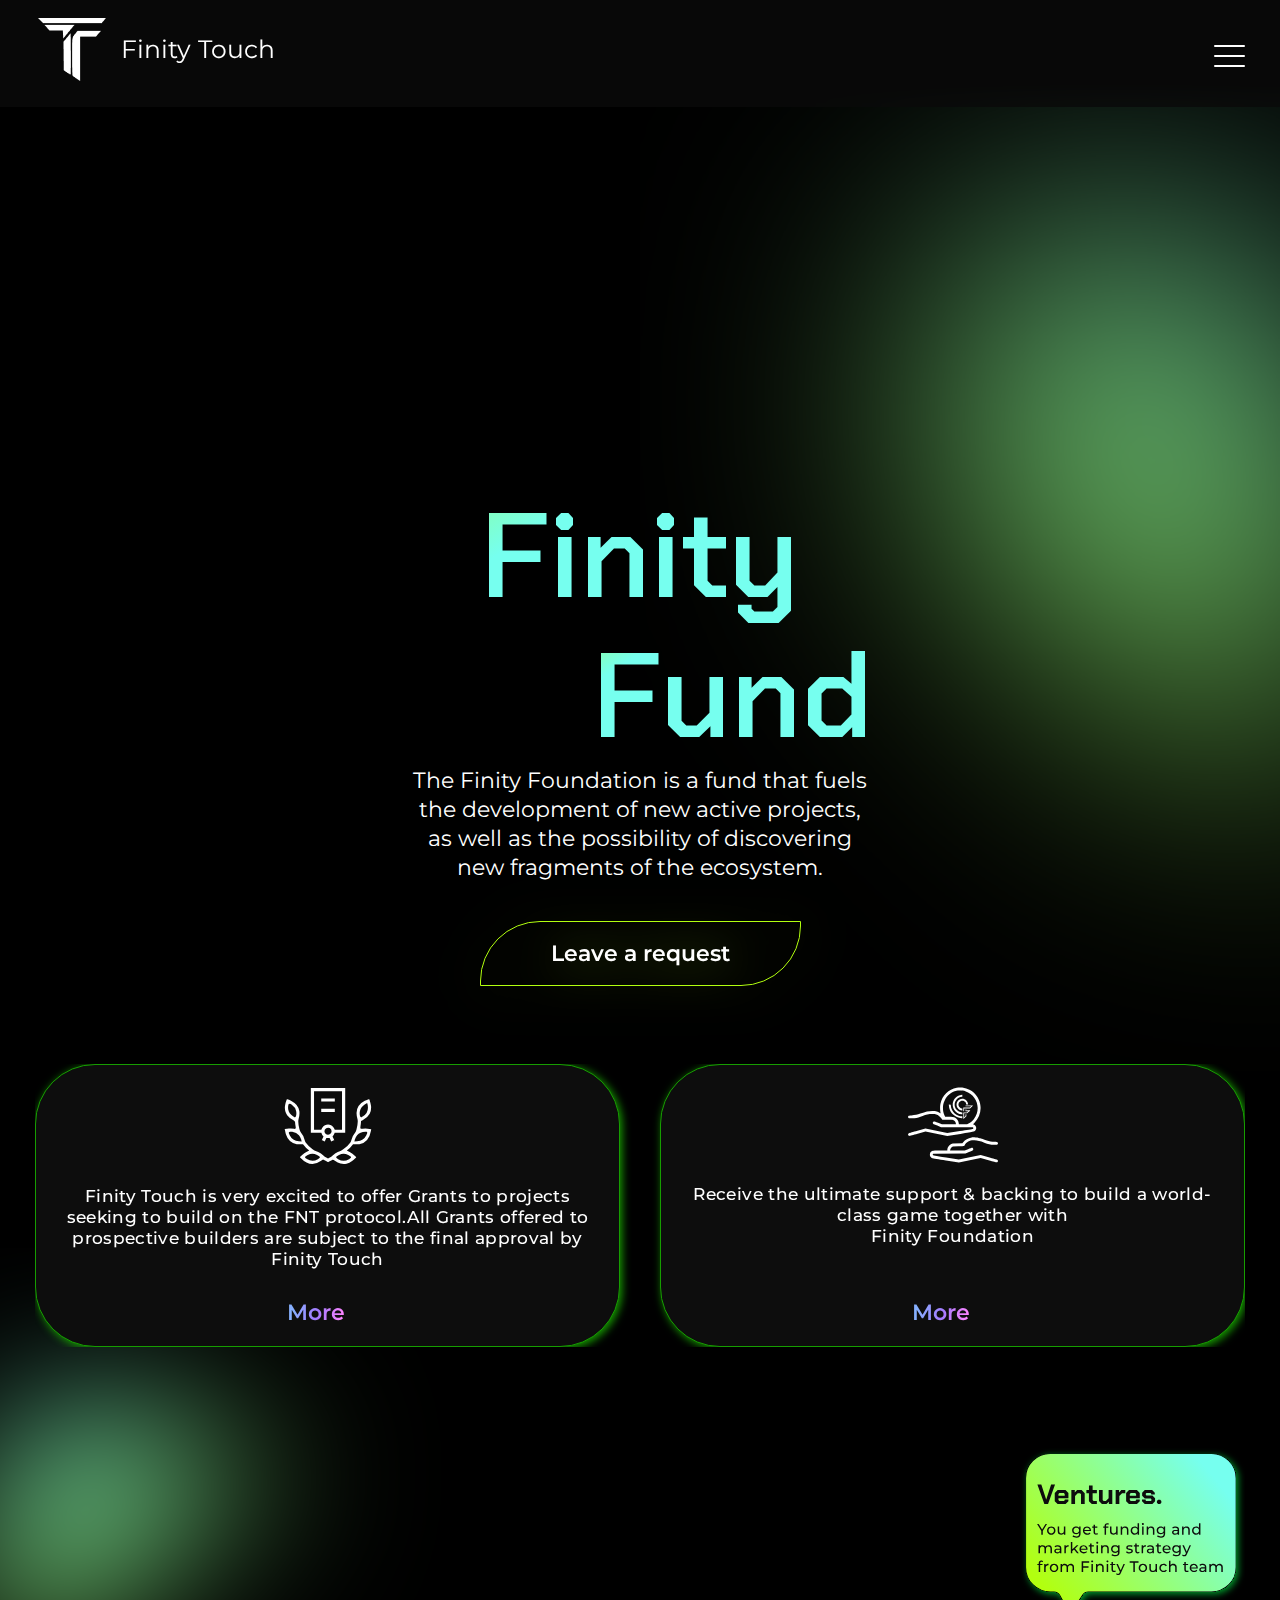
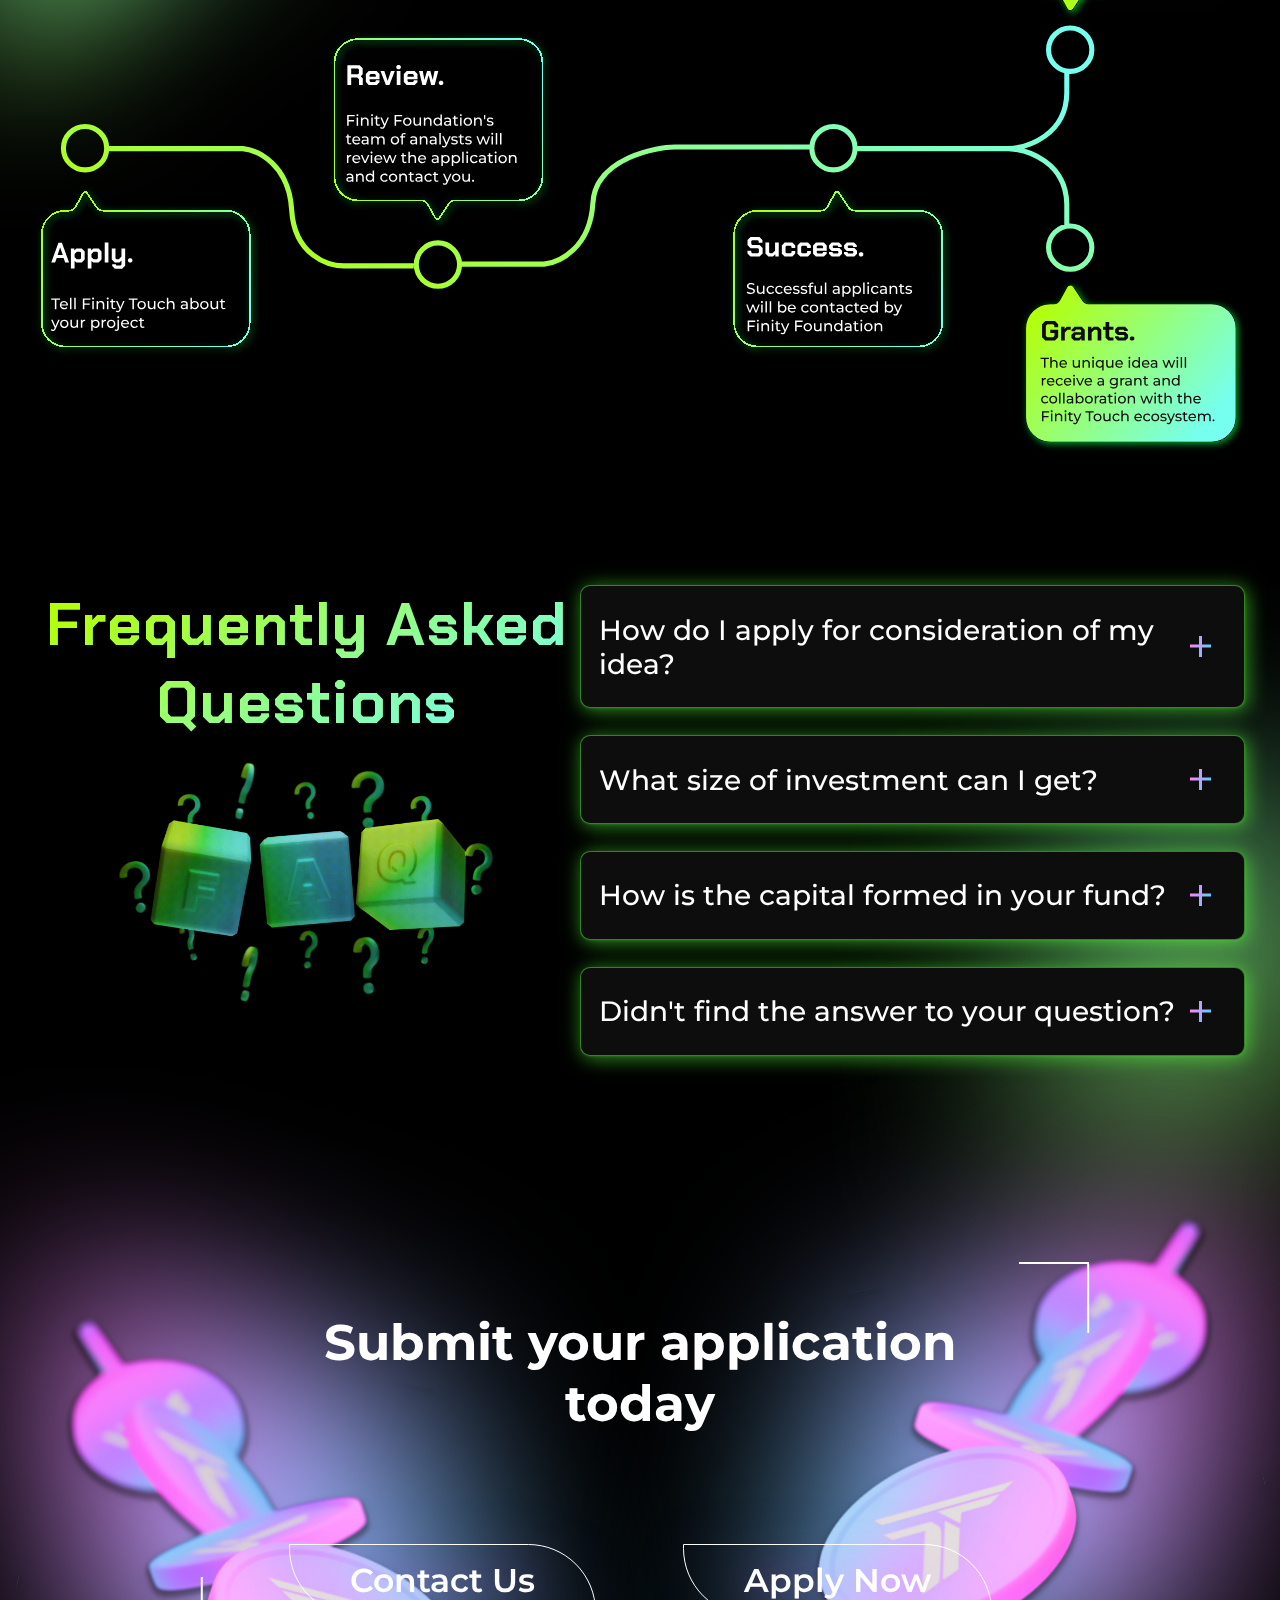
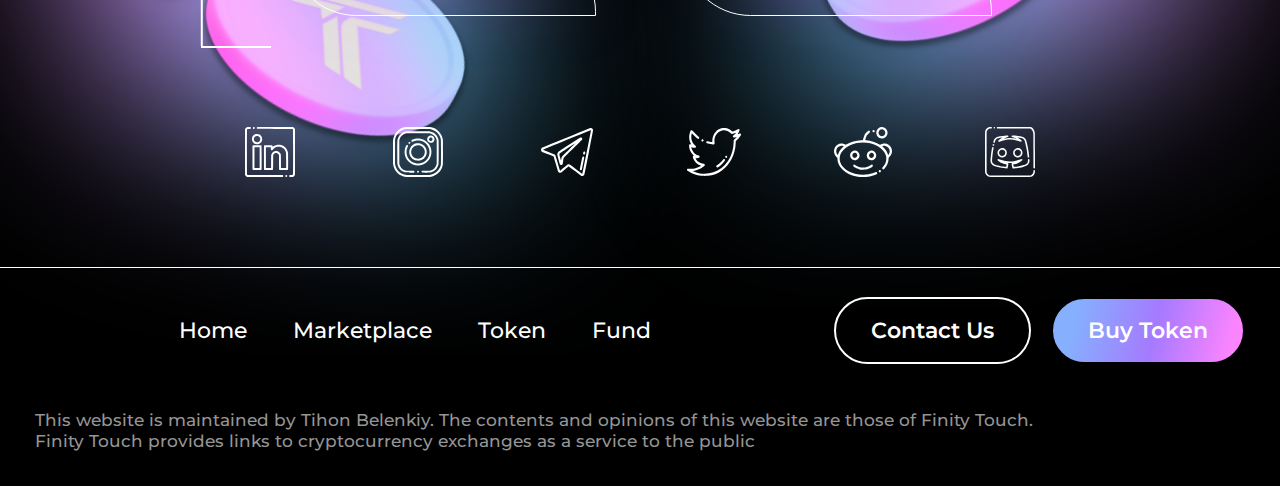
==== commit 71b46870: "add deco" ====
--- a/fund.html
+++ b/fund.html
@@ -93,6 +93,10 @@
                 <img src="source/img/fund_main_back.gif" alt="main_back">
             </div>
 
+            <div class="deco">
+                <img src="source/img/fund_main_deco.svg" alt="main_deco">
+            </div>
+
             <div class="content">
 
                 <h1>Finity</h1>
@@ -153,8 +157,11 @@
         </div>
 
         <div class="section-2">
-            <div class="content">
-
+            <div class="deco">
+                <img src="source/img/fund_section-2_deco.svg" alt="section-2_deco">
+            </div>
+
+            <div class="content">
                 <div class="section-2_roadmap">
                     <img class="img" src="source/img/fund_section-2_roadmap.svg" alt="section-2_roadmap">
                     <img class="img-adapt" src="source/img/fund_section-2_roadmap-adapt.svg" alt="section-2_roadmap-adapt">
@@ -164,6 +171,10 @@
         </div>
 
         <div class="section-3">
+            <div class="deco">
+                <img src="source/img/fund_section-3_deco.svg" alt="section-3_deco">
+            </div>
+
             <div class="content">
 
                 <div class="content-flex">
@@ -224,6 +235,14 @@
         </div>
 
         <div class="section-4">
+
+            <div class="deco deco-left">
+                <img src="source/img/fund_section-4_deco-1.svg" alt="section-4_deco-1">
+            </div>
+
+            <div class="deco deco-right">
+                <img src="source/img/fund_section-4_deco-2.svg" alt="section-4_deco-2">
+            </div>
 
             <div class="coin-left">
                 <img src="source/img/fund_section-4_coin-left.svg" alt="section-4_coin-left">
@@ -319,6 +338,7 @@
 
                 <div class="footer-img">
                     <img src="source/img/footer_coin.png" alt="footer_coin">
+                    <img class="deco" src="source/img/footer_deco.svg" alt="footer_deco">
                 </div>
 
             </div>
--- a/css/fund.css
+++ b/css/fund.css
@@ -23,6 +23,12 @@
   position: relative;
 }
 
+img {
+  -webkit-user-select: none;
+  -moz-user-select: none;
+  -ms-user-select: none;
+}
+
 .button_type1, .button_type2 {
   padding: 18px 35px;
   border-radius: 50px;
@@ -48,6 +54,9 @@
 
 .button {
   transition: 0.3s;
+  -webkit-user-select: none;
+  -moz-user-select: none;
+  -ms-user-select: none;
 }
 
 .button:hover {
@@ -65,10 +74,21 @@
 }
 .main .main-gif {
   position: absolute;
+  z-index: -2;
   left: 0;
   top: 0;
 }
 .main .main-gif img {
+  width: 100%;
+}
+.main .deco {
+  position: absolute;
+  z-index: -1;
+  top: 100px;
+  right: 0;
+  width: 50%;
+}
+.main .deco img {
   width: 100%;
 }
 .main h1 {
@@ -153,6 +173,17 @@
 
 .section-2 {
   margin-bottom: 10.5%;
+  position: relative;
+}
+.section-2 .deco {
+  position: absolute;
+  z-index: -1;
+  top: -200px;
+  left: 0;
+  width: 35%;
+}
+.section-2 .deco img {
+  width: 100%;
 }
 .section-2 .section-2_roadmap img {
   width: 100%;
@@ -164,6 +195,17 @@
 
 .section-3 {
   margin-bottom: 20%;
+  position: relative;
+}
+.section-3 .deco {
+  position: absolute;
+  z-index: -1;
+  top: 0;
+  right: 0;
+  width: 35%;
+}
+.section-3 .deco img {
+  width: 100%;
 }
 .section-3 .content-flex {
   display: flex;
@@ -243,6 +285,21 @@
   top: -100px;
   filter: drop-shadow(0px 4px 4px rgba(0, 0, 0, 0.25));
 }
+.section-4 .deco {
+  position: absolute;
+  z-index: -1;
+}
+.section-4 .deco img {
+  width: 100%;
+}
+.section-4 .deco-left {
+  top: -250px;
+  left: 0;
+}
+.section-4 .deco-right {
+  top: -300px;
+  right: 0;
+}
 .section-4 .section-4_content {
   max-width: 820px;
   padding: 0 15px;
@@ -423,6 +480,9 @@
     left: 10px;
     top: 50%;
   }
+  .deco {
+    display: none;
+  }
 }
 @media (max-width: 600px) {
   .main {
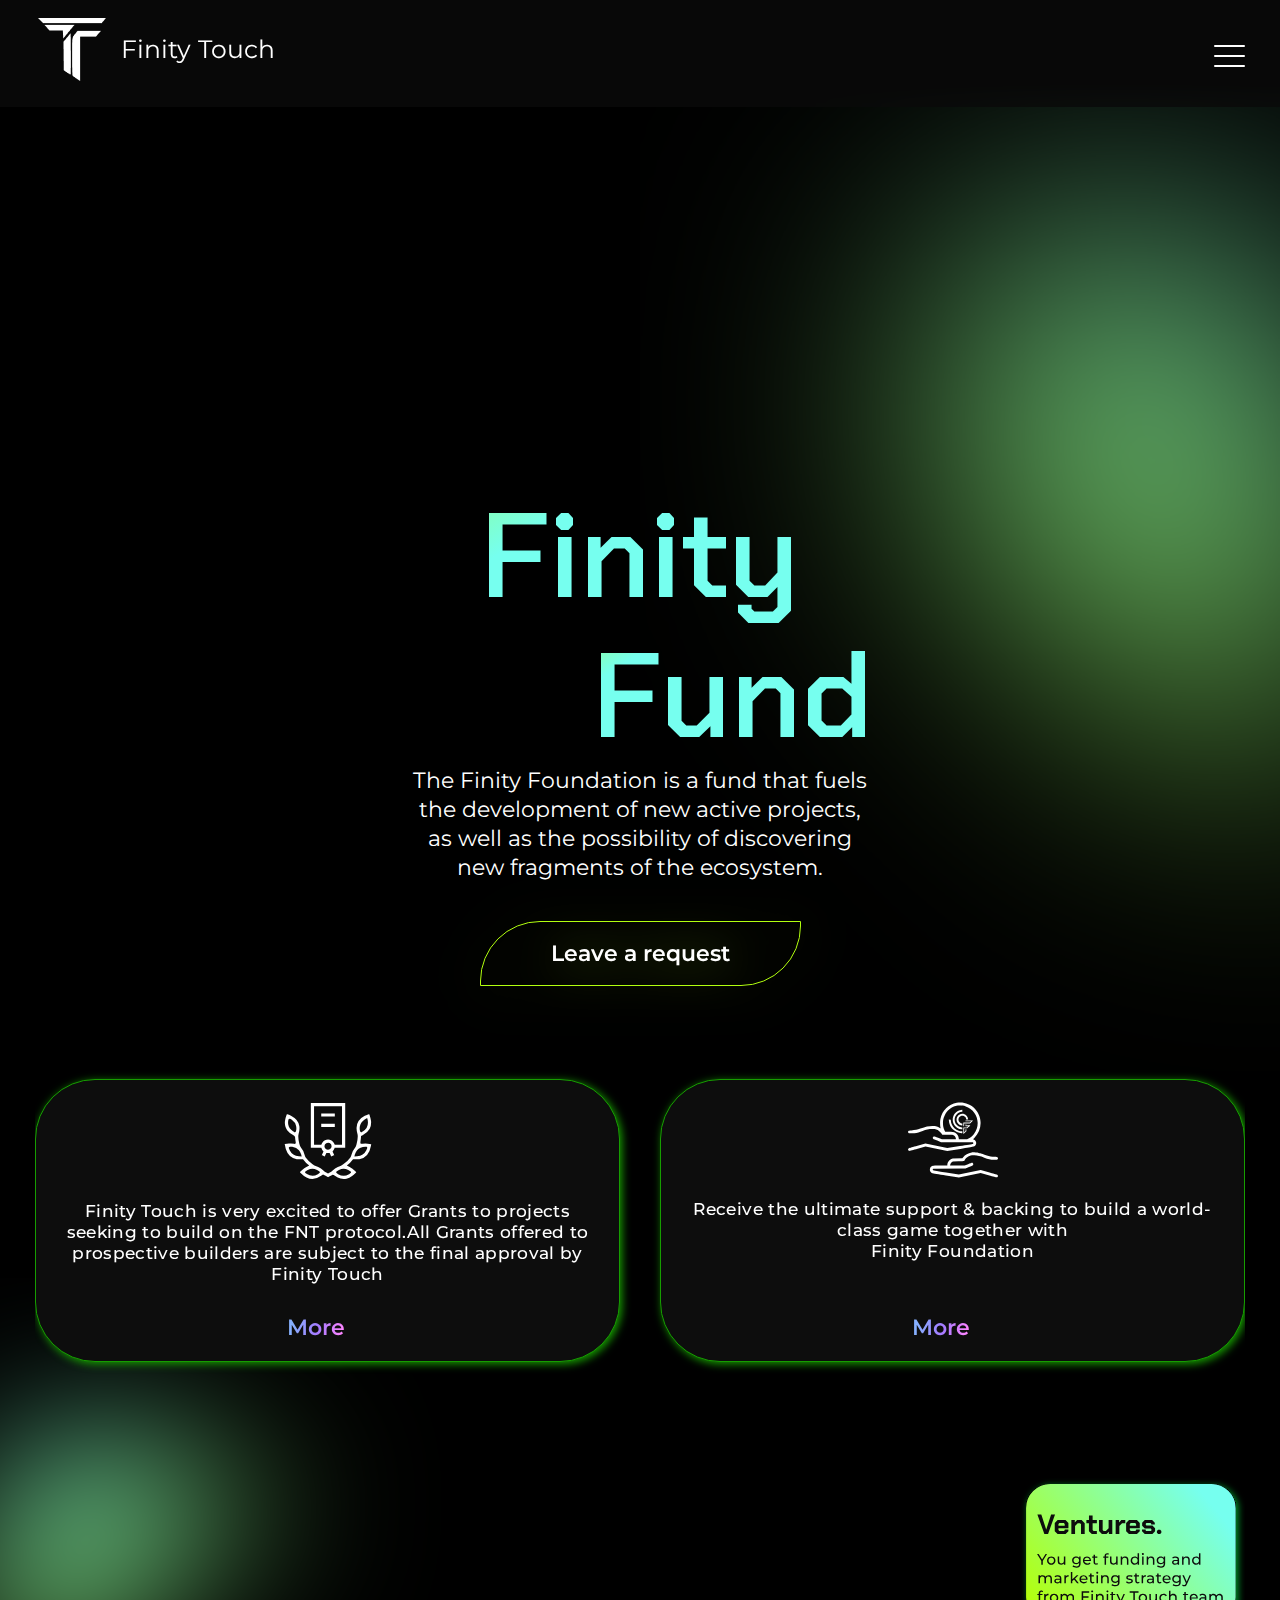
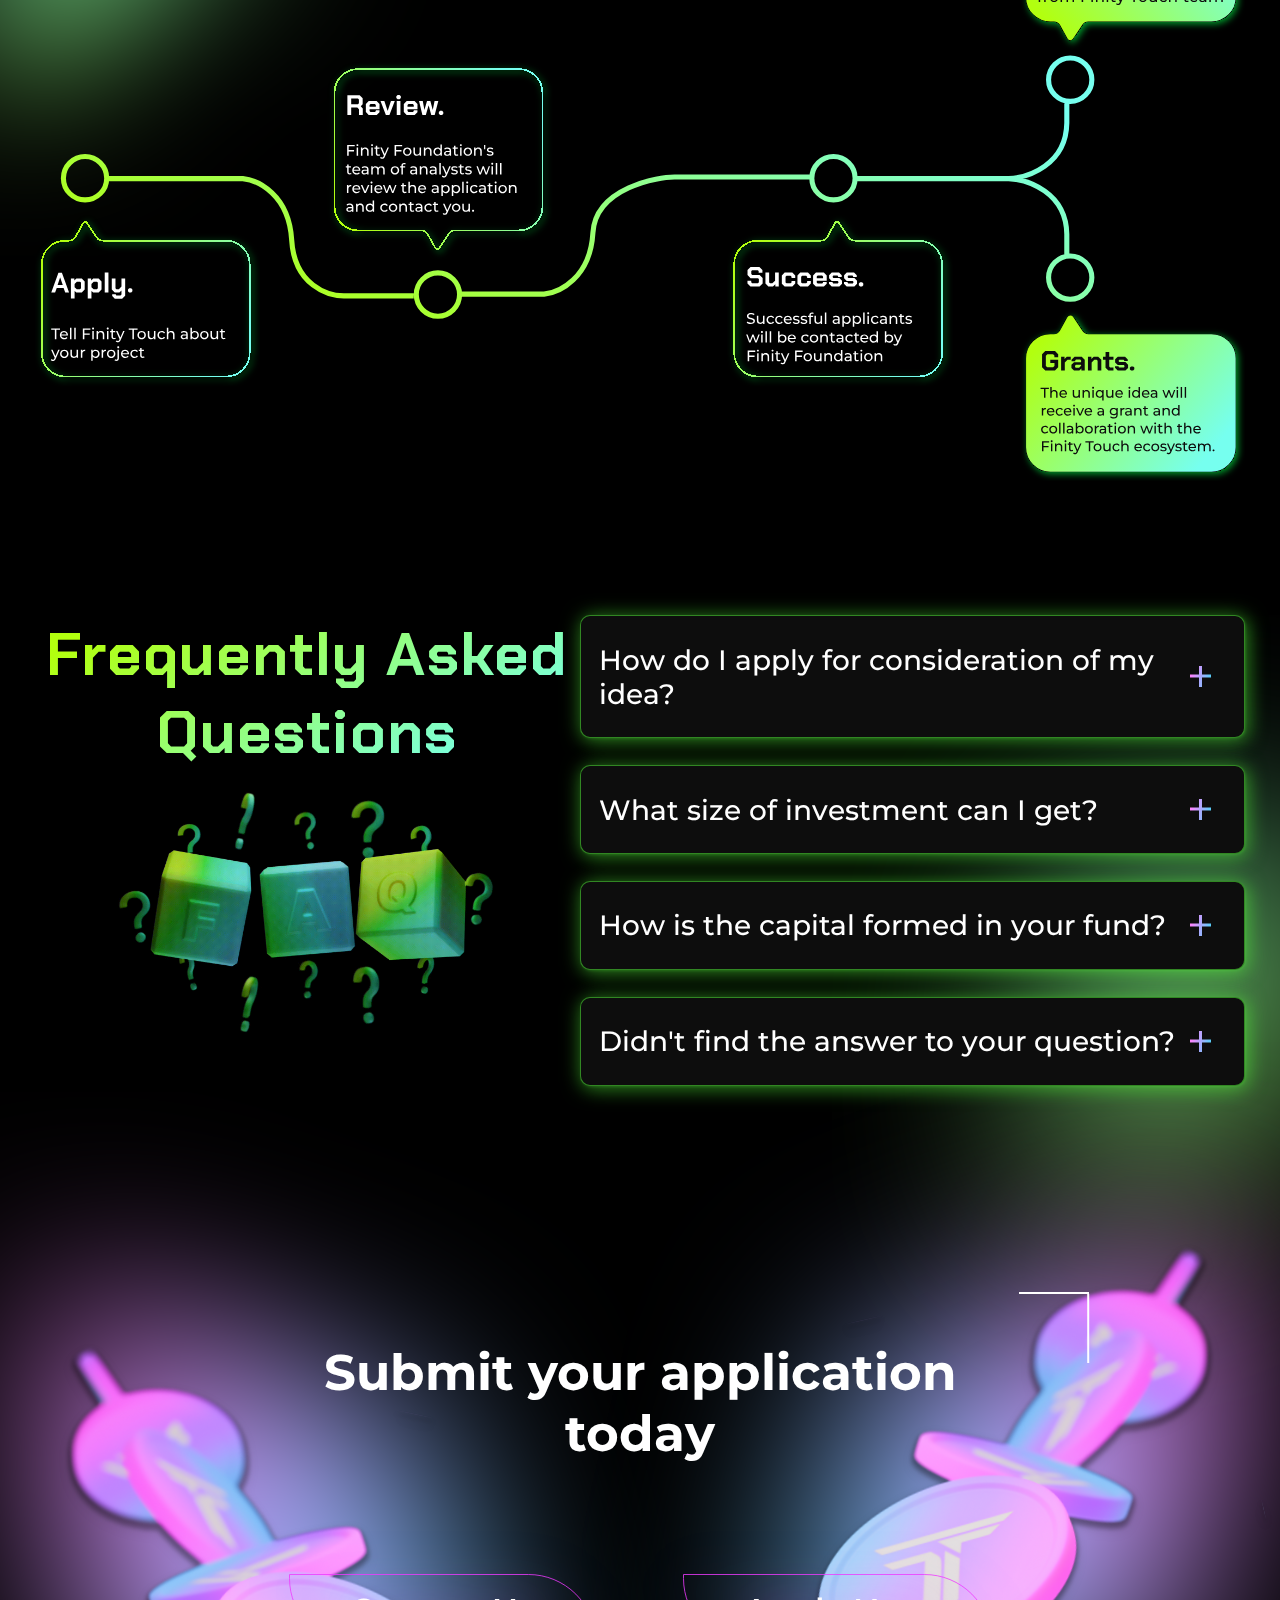
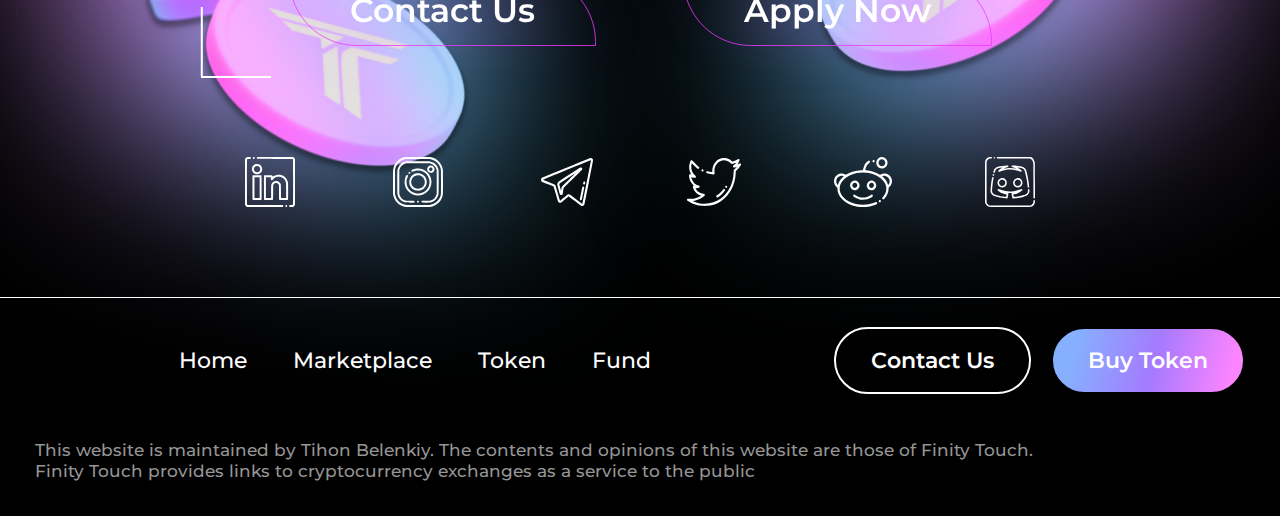
==== commit 2ac11281: "fix scroll" ====
--- a/fund.html
+++ b/fund.html
@@ -72,7 +72,7 @@
                 </div>
 
                 <div class="burger-menu">
-                    <input id="menu-toggle" type="checkbox">
+                    <input id="menu-toggle" type="checkbox" onclick="unscroll()">
                     <label class="menu-btn" for="menu-toggle">
                       <span></span>
                     </label>
--- a/css/fund.css
+++ b/css/fund.css
@@ -27,6 +27,10 @@
   -webkit-user-select: none;
   -moz-user-select: none;
   -ms-user-select: none;
+}
+
+.unscroll {
+  overflow: hidden;
 }
 
 .button_type1, .button_type2 {
@@ -135,6 +139,7 @@
 }
 .section-1 .swiper-container {
   overflow: hidden;
+  padding: 15px 0;
 }
 .section-1 .swiper-container .swiper-wrapper .swiper-slide {
   position: relative;
@@ -252,6 +257,9 @@
   font-size: 28px;
   line-height: 34px;
 }
+.section-3 .content-flex .questions .question-block .title-flex img {
+  margin-left: 10px;
+}
 .section-3 .content-flex .questions .question-block p {
   font-weight: 400;
   font-size: 19px;
@@ -328,7 +336,7 @@
   color: #FFFFFF;
   padding: 15px 60px;
   background-color: rgba(0, 0, 0, 0);
-  border: solid 1px #FFFFFF;
+  border: solid 1px rgba(239, 57, 255, 0.8);
 }
 .section-4 .section-4_content .buttons-block button:hover {
   background-color: #A57AFF;
@@ -409,17 +417,16 @@
   .main h1 {
     font-size: 90px;
     line-height: 100px;
-  }
-  .main .h1-top {
     position: relative;
-    left: -10%;
   }
   .main .h1-bottom {
-    text-align: center;
+    right: 50px;
   }
   .main p {
-    font-size: 22px;
-    line-height: 29px;
+    font-size: 18px;
+    line-height: 23px;
+    margin-top: 15px;
+    margin-bottom: 30px;
   }
   .main button {
     font-size: 22px;
@@ -484,6 +491,13 @@
     display: none;
   }
 }
+@media (max-width: 700px) {
+  .section-1 .swiper-container .swiper-wrapper .swiper-slide p {
+    padding-top: 5px;
+    font-size: 14px;
+    line-height: 17px;
+  }
+}
 @media (max-width: 600px) {
   .main {
     padding-top: 230px;
@@ -498,13 +512,30 @@
     line-height: 60px;
   }
   .main p {
-    font-size: 16px;
-    line-height: 18px;
+    font-size: 18px;
+    line-height: 23px;
   }
   .main button {
     font-size: 18px;
     line-height: 21px;
-    padding: 10px 15px;
+    padding: 10px 25px;
+  }
+  .section-1 .swiper-container .swiper-wrapper .swiper-slide {
+    height: 230px;
+  }
+  .section-1 .swiper-container .swiper-wrapper .swiper-slide img {
+    width: 90px;
+    margin-top: 0px;
+    margin-bottom: 20px;
+  }
+  .section-1 .swiper-container .swiper-wrapper .swiper-slide p {
+    font-size: 12px;
+    line-height: 15px;
+  }
+  .section-1 .swiper-container .swiper-wrapper .swiper-slide .button {
+    left: 43%;
+    font-size: 15px;
+    line-height: 18px;
   }
   .section-2 .section-2_roadmap img {
     width: 100%;
@@ -517,20 +548,39 @@
     width: 70%;
     margin: 0 auto;
   }
+  .section-3 {
+    margin-bottom: 70px;
+  }
   .section-3 .content-flex {
     flex-direction: column;
   }
+  .section-3 .content-flex .title {
+    margin-bottom: 25px;
+    overflow: hidden;
+  }
   .section-3 .content-flex .title h1 {
-    font-size: 40px;
+    font-size: 30px;
     line-height: 39px;
     letter-spacing: 0.02em;
   }
+  .section-3 .content-flex .title .title-img {
+    width: 160%;
+    position: relative;
+    right: 30%;
+  }
+  .section-3 .content-flex .questions .question-block {
+    padding-right: 15px;
+  }
   .section-3 .content-flex .questions .question-block .title-flex h3 {
-    font-size: 18px;
-    line-height: 21px;
+    font-size: 14px;
+    line-height: 17px;
+  }
+  .section-3 .content-flex .questions .question-block .title-flex img {
+    width: 7%;
   }
   .section-3 .content-flex .questions .question-block p {
-    font-size: 14px;
+    font-size: 12px;
+    line-height: 15px;
   }
   .section-3 .content-flex .questions .hide p {
     opacity: 0;
@@ -559,6 +609,9 @@
     width: 100%;
     justify-content: space-around;
   }
+  .section-4 .section-4_content .icons-block .icons-flex img {
+    width: 80%;
+  }
   .section-4 .section-4_content .icons-block .icons-flex:not(:last-child) {
     margin-bottom: 8%;
   }
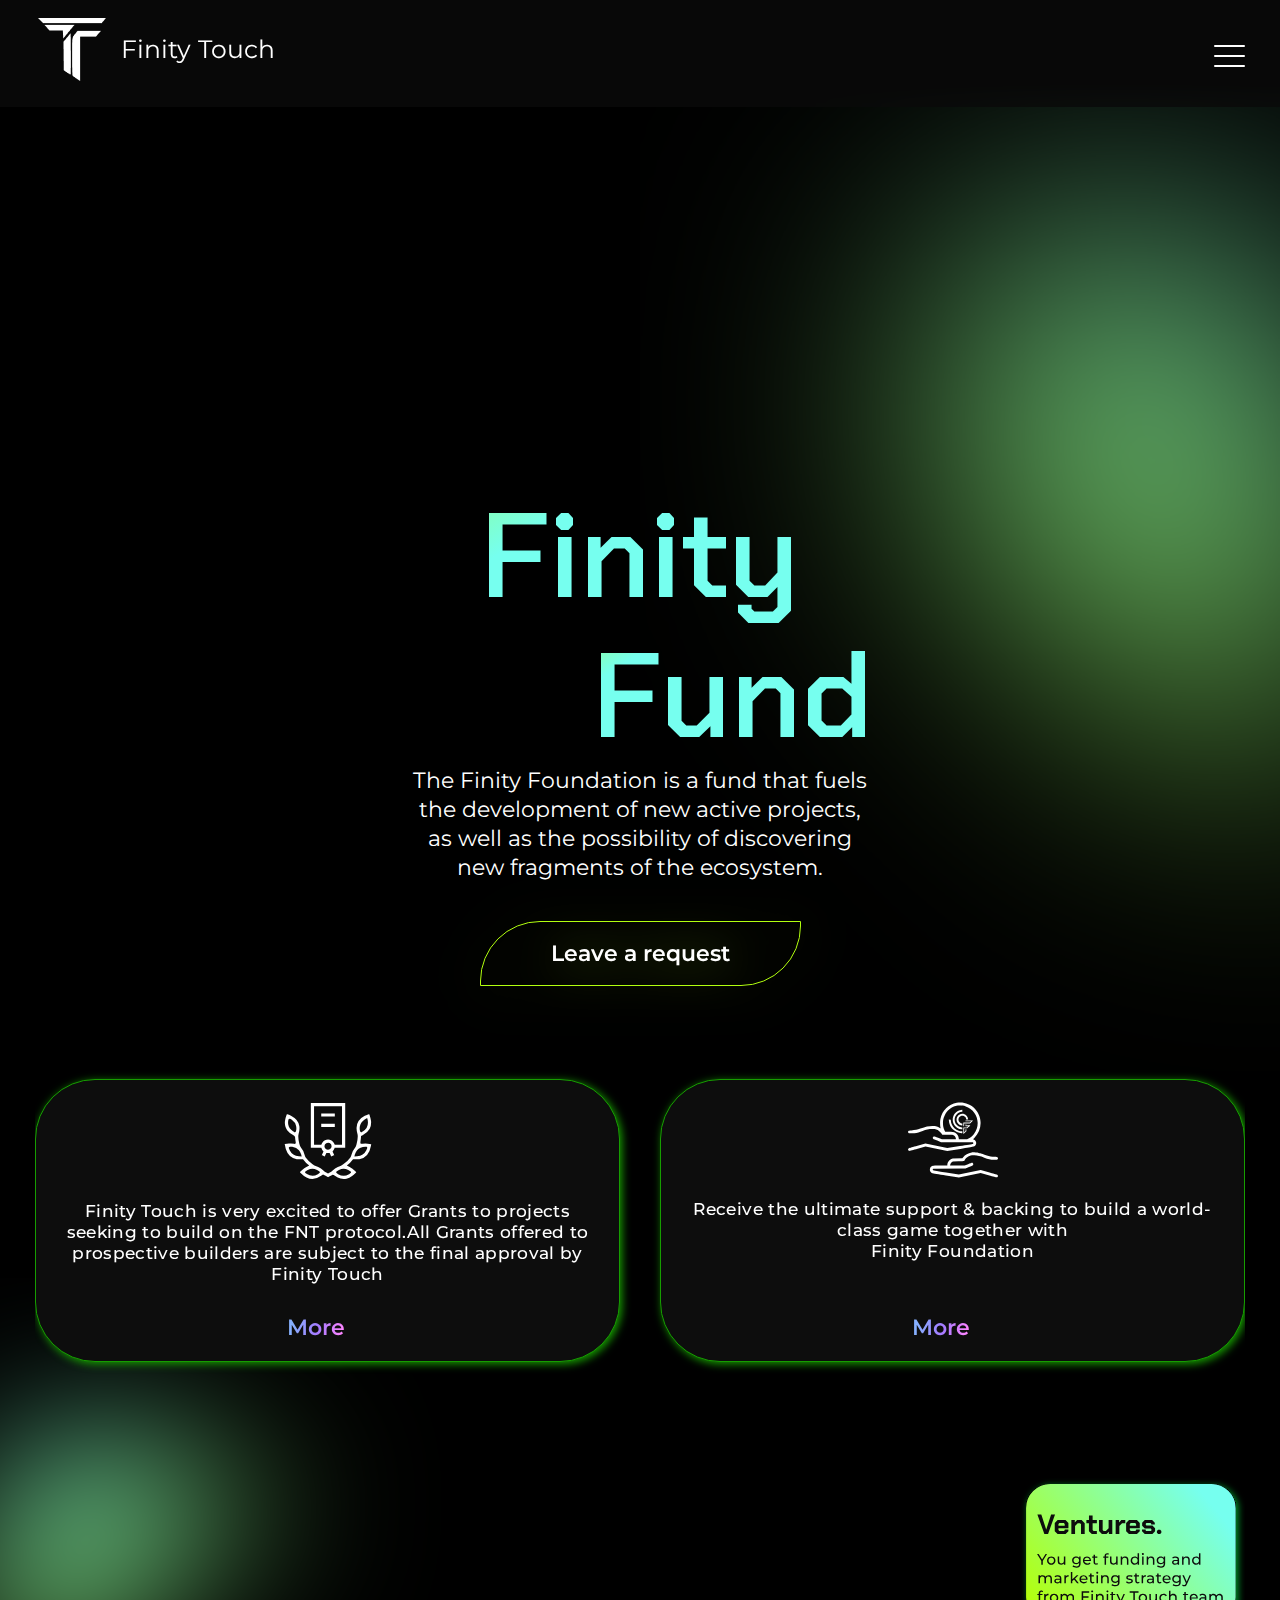
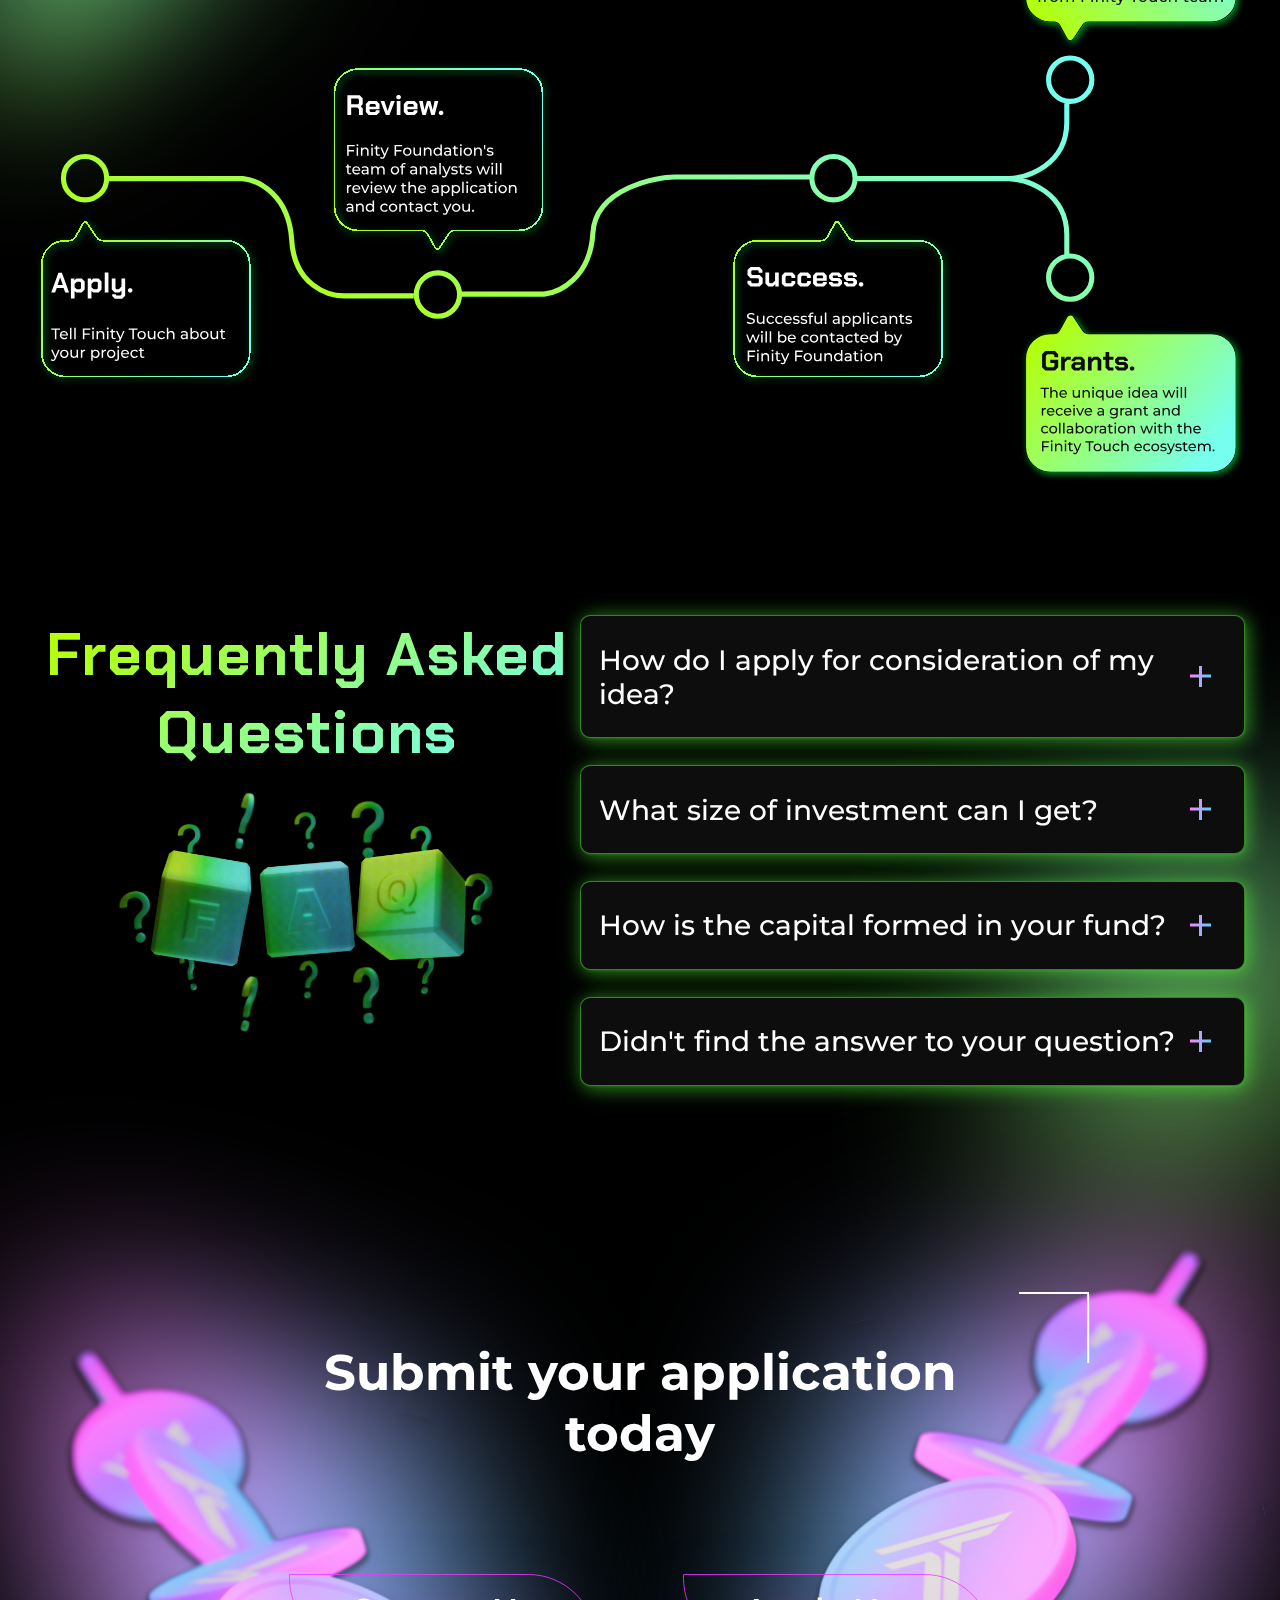
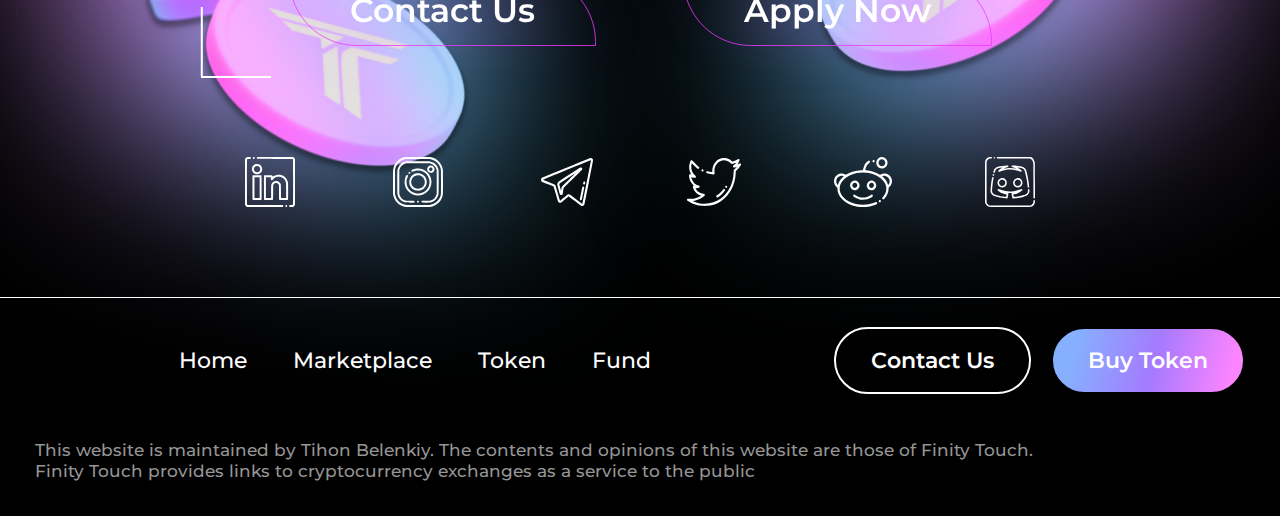
==== commit 2a1176ea: "fix" ====
--- a/fund.html
+++ b/fund.html
@@ -17,11 +17,12 @@
     />
 </head>
 
-<body class="fund">
+<body class="fund unscroll">
 
     <script>
         window.onload = function () {
           document.body.classList.add('loaded_hiding');
+          document.body.classList.remove('unscroll');
           window.setTimeout(function () {
             document.body.classList.add('loaded');
             document.body.classList.remove('loaded_hiding');
--- a/css/fund.css
+++ b/css/fund.css
@@ -549,7 +549,7 @@
     margin: 0 auto;
   }
   .section-3 {
-    margin-bottom: 70px;
+    margin-bottom: 150px;
   }
   .section-3 .content-flex {
     flex-direction: column;
@@ -577,6 +577,7 @@
   }
   .section-3 .content-flex .questions .question-block .title-flex img {
     width: 7%;
+    margin-left: 30px;
   }
   .section-3 .content-flex .questions .question-block p {
     font-size: 12px;
